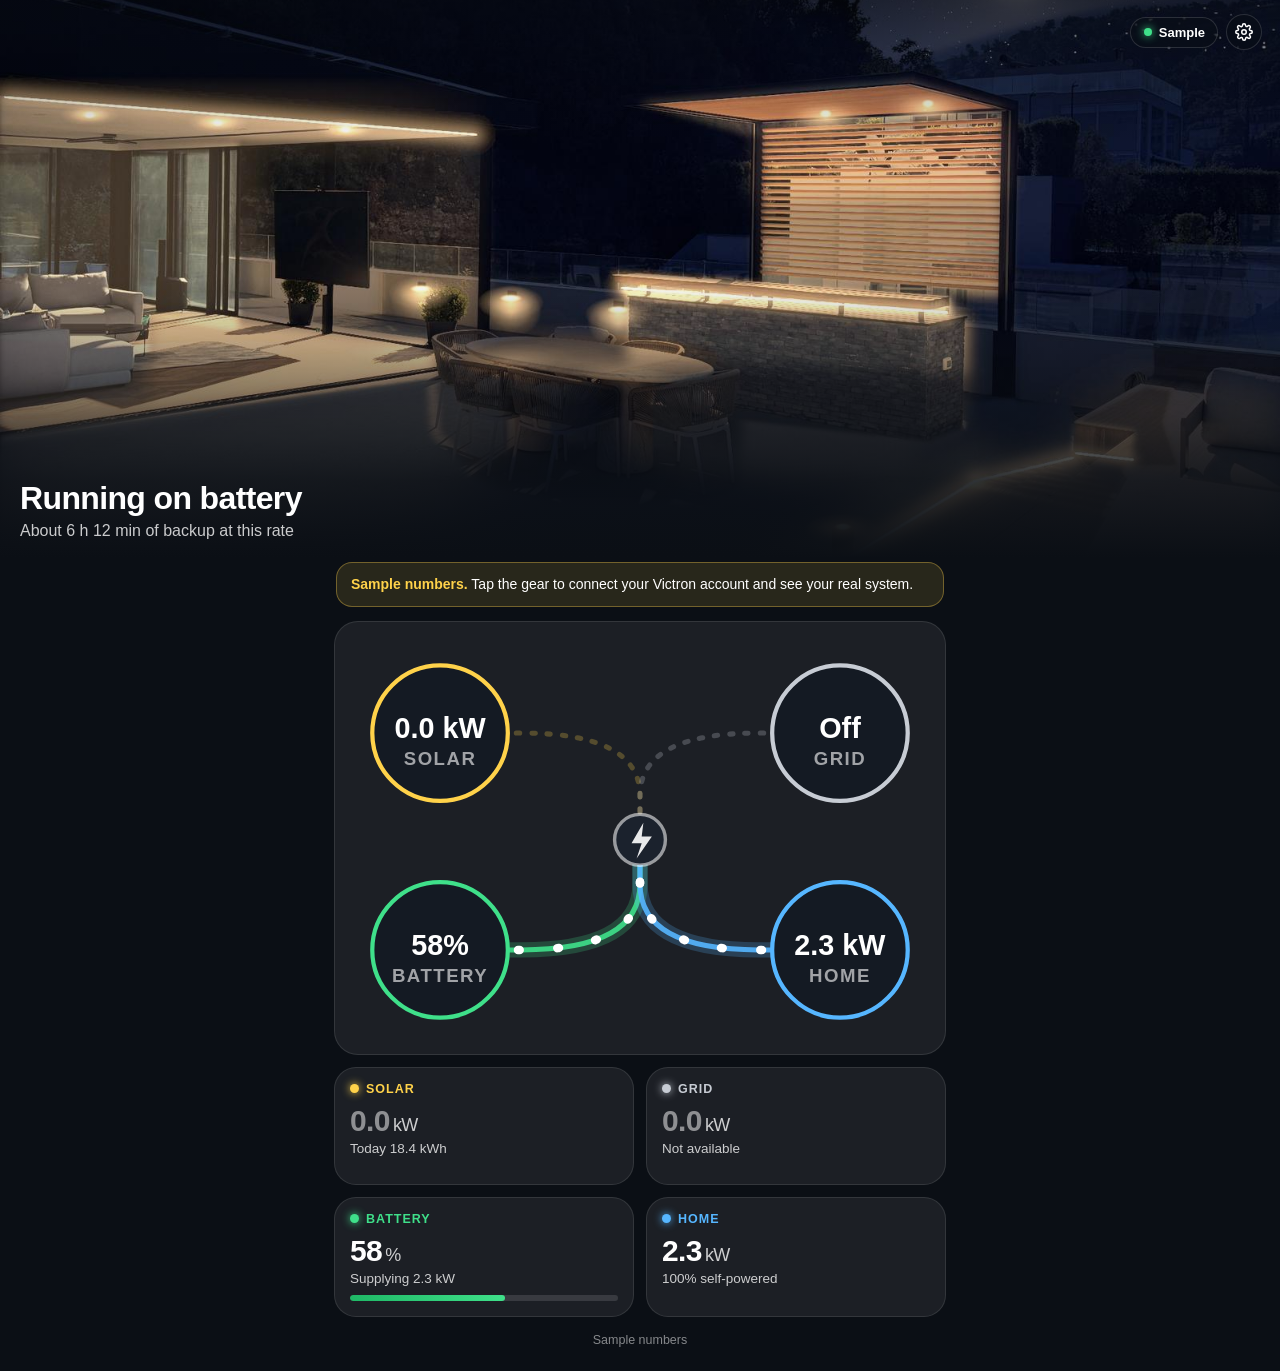
==== solar/index.html @ dd955ab6 "Add Solar Home iPhone dashboard (live Victron data via VRM) Co-Authored-By: Claude Opus 5.5 <noreply" ====
<!doctype html>
<html lang="en">
<head>
<meta charset="utf-8">
<meta name="viewport" content="width=device-width, initial-scale=1, viewport-fit=cover">
<meta name="theme-color" content="#0b0f15">
<meta name="apple-mobile-web-app-capable" content="yes">
<meta name="mobile-web-app-capable" content="yes">
<meta name="apple-mobile-web-app-status-bar-style" content="black-translucent">
<meta name="apple-mobile-web-app-title" content="Solar">
<meta name="robots" content="noindex,nofollow">
<link rel="apple-touch-icon" href="img/icon-180.png">
<link rel="manifest" href="manifest.json">
<title>Solar Home</title>
<style>
:root{--ink:#fff;--ink-2:rgba(255,255,255,.78);--ink-3:rgba(255,255,255,.5);
  --solar:#ffd24a;--batt:#3fe08a;--home:#56b6ff;--grid:#c7ccd4;--gen:#ff9f43;
  --bg:#0b0f15;--card:rgba(255,255,255,.07);--line:rgba(255,255,255,.1);
  --font:-apple-system,BlinkMacSystemFont,"SF Pro Display","Helvetica Neue",Arial,sans-serif;
  --st:env(safe-area-inset-top,0px);--sb:env(safe-area-inset-bottom,0px)}
*{box-sizing:border-box;margin:0;padding:0;-webkit-tap-highlight-color:transparent}
html{background:var(--bg)}
body{font-family:var(--font);color:var(--ink);background:var(--bg);-webkit-font-smoothing:antialiased;min-height:100vh;overflow-x:hidden}
button{font:inherit;color:inherit;background:none;border:0;cursor:pointer}
/* hero photo, re-lit for the time of day */
.hero{position:relative;height:min(62vh,560px);min-height:400px;overflow:hidden}
.hero img{position:absolute;inset:0;width:100%;height:100%;object-fit:cover;object-position:36% 50%;transition:opacity 2.5s linear}
.hero::after{content:"";position:absolute;inset:0;pointer-events:none;
  background:linear-gradient(180deg,rgba(6,9,14,.55) 0,rgba(6,9,14,0) 26%,rgba(6,9,14,0) 50%,rgba(11,15,21,.85) 86%,var(--bg) 100%)}
#rain{position:absolute;inset:0;opacity:0;transition:opacity 3s;pointer-events:none;z-index:1;
  background:repeating-linear-gradient(104deg,rgba(255,255,255,0) 0 14px,rgba(220,230,255,.22) 14px 15px,rgba(255,255,255,0) 15px 31px);background-size:100% 120px;animation:fall .6s linear infinite}
@keyframes fall{to{background-position:-30px 120px}}
.top{position:absolute;z-index:2;left:0;right:0;top:0;padding:calc(var(--st) + 14px) 18px 0;display:flex;align-items:flex-start;justify-content:space-between;text-shadow:0 1px 10px rgba(0,0,0,.45)}
.wx .loc{font-size:15px;font-weight:600;letter-spacing:.01em;color:var(--ink-2)}
.wx .row{display:flex;align-items:center;gap:8px;margin-top:2px}
.wx .t{font-size:46px;font-weight:300;letter-spacing:-.02em;line-height:1}
.wx svg{width:38px;height:38px;overflow:visible;filter:drop-shadow(0 2px 8px rgba(0,0,0,.35))}
.wx .c{font-size:14px;font-weight:500;color:var(--ink-2);margin-top:3px}
.right{display:flex;gap:8px;align-items:center}
.pill{display:flex;align-items:center;gap:7px;padding:7px 12px 7px 13px;border-radius:20px;background:rgba(10,14,20,.45);border:1px solid rgba(255,255,255,.14);
  -webkit-backdrop-filter:blur(14px);backdrop-filter:blur(14px);font-size:13px;font-weight:600;text-shadow:none}
.pill i{width:8px;height:8px;border-radius:50%;background:#8a919c}
.pill i.live{background:var(--batt);box-shadow:0 0 8px var(--batt)} .pill i.err{background:#ff8a3c}
.gear{width:36px;height:36px;border-radius:50%;display:grid;place-items:center;background:rgba(10,14,20,.45);border:1px solid rgba(255,255,255,.14);-webkit-backdrop-filter:blur(14px);backdrop-filter:blur(14px)}
.gear svg{width:18px;height:18px;stroke:#fff;fill:none;stroke-width:2;stroke-linecap:round;stroke-linejoin:round}
.head{position:absolute;z-index:2;left:20px;right:20px;bottom:18px}
.head h1{font-size:32px;font-weight:700;letter-spacing:-.02em;line-height:1.1}
.head p{font-size:16px;font-weight:500;color:var(--ink-2);margin-top:6px}
main{padding:0 14px calc(var(--sb) + 24px);max-width:640px;margin:0 auto}
.banner{display:none;margin:4px 2px 14px;padding:12px 14px;border-radius:16px;background:rgba(255,210,74,.12);border:1px solid rgba(255,210,74,.35);font-size:14px;line-height:1.35}
.banner b{color:var(--solar)} .banner.on{display:block}
/* power flow */
.flow{position:relative;border-radius:24px;background:var(--card);border:1px solid var(--line);padding:6px 0 2px;margin-bottom:12px}
.flow svg{display:block;width:100%;height:auto}
.fl-base{fill:none;stroke-width:3;stroke-linecap:round;opacity:.9}
.fl-glow{fill:none;stroke-width:9;stroke-linecap:round;opacity:.22}
.fl-dots{fill:none;stroke:#fff;stroke-width:5;stroke-linecap:round;stroke-dasharray:1 22;animation:run 1.4s linear infinite}
.fl.rev .fl-dots{animation-direction:reverse}
.fl.off .fl-dots,.fl.off .fl-glow{display:none} .fl.off .fl-base{opacity:.25;stroke-dasharray:2 7}
@keyframes run{to{stroke-dashoffset:-23}}
.nd circle.ring{fill:#141a23;stroke-width:2.5}
.nd text{fill:#fff;font-family:var(--font);text-anchor:middle}
.nd .v{font-size:17px;font-weight:700} .nd .l{font-size:11px;font-weight:600;letter-spacing:.08em;fill:rgba(255,255,255,.6)}
/* tiles */
.tiles{display:grid;grid-template-columns:1fr 1fr;gap:12px}
.tile{border-radius:22px;background:var(--card);border:1px solid var(--line);padding:14px 15px 15px;min-height:118px}
.tile .lab{display:flex;align-items:center;gap:7px;font-size:12.5px;font-weight:700;letter-spacing:.08em}
.tile .lab i{width:9px;height:9px;border-radius:50%;background:currentColor;box-shadow:0 0 8px currentColor}
.tile .val{font-size:30px;font-weight:700;letter-spacing:-.02em;margin-top:8px;font-variant-numeric:tabular-nums}
.tile .val small{font-size:18px;font-weight:500;color:var(--ink-2);margin-left:3px}
.tile .sub{font-size:13.5px;font-weight:500;color:var(--ink-2);margin-top:3px}
.tile.idle .val{color:var(--ink-3)}
#t-solar .lab{color:var(--solar)} #t-grid .lab{color:var(--grid)} #t-batt .lab{color:var(--batt)} #t-home .lab{color:var(--home)}
.bar{height:6px;border-radius:3px;background:rgba(255,255,255,.12);margin-top:9px;overflow:hidden}
.bar b{display:block;height:100%;border-radius:3px;background:linear-gradient(90deg,#1fb866,#3fe08a);transition:width 1s}
.foot{text-align:center;font-size:12.5px;color:var(--ink-3);margin-top:16px}
/* settings sheet */
.sheet{position:fixed;inset:0;z-index:10;display:none;background:rgba(0,0,0,.5)}
.sheet.on{display:block}
.panel{position:absolute;left:0;right:0;bottom:0;background:#151a22;border-radius:24px 24px 0 0;padding:22px 20px calc(var(--sb) + 22px);max-width:640px;margin:0 auto;border-top:1px solid var(--line)}
.panel h2{font-size:21px;font-weight:700}
.panel p{font-size:14px;color:var(--ink-2);line-height:1.4;margin:6px 0 14px}
.panel label{display:block;font-size:13px;font-weight:600;color:var(--ink-2);margin:12px 0 6px}
.panel input{width:100%;font:inherit;font-size:16px;color:#fff;background:#0d1117;border:1px solid rgba(255,255,255,.16);border-radius:12px;padding:12px 13px;-webkit-appearance:none}
.btns{display:flex;gap:10px;margin-top:18px}
.btn{flex:1;padding:14px;border-radius:14px;font-size:16px;font-weight:600;background:rgba(255,255,255,.1)}
.btn.pri{background:var(--batt);color:#06210f}
.err{color:#ff9d6b;font-size:13.5px;margin-top:10px;min-height:18px}
</style>
</head>
<body>
<section class="hero">
  <img id="fA" alt=""><img id="fB" alt="" style="opacity:0"><img id="fC" alt="" style="opacity:0">
  <div id="rain"></div>
  <div class="top">
    <div class="wx" id="wx" style="visibility:hidden"><div class="loc">Yarze</div><div class="row"><div class="t" id="wxT">--°</div><span id="wxI"></span></div><div class="c" id="wxC"></div></div>
    <div class="right"><div class="pill"><i id="dot"></i><span id="stt">Connecting…</span></div>
      <button class="gear" id="gear" aria-label="Settings"><svg viewBox="0 0 24 24"><circle cx="12" cy="12" r="3"/><path d="M19.4 15a1.7 1.7 0 0 0 .3 1.8l.1.1a2 2 0 1 1-2.8 2.8l-.1-.1a1.7 1.7 0 0 0-1.8-.3 1.7 1.7 0 0 0-1 1.5V21a2 2 0 1 1-4 0v-.1a1.7 1.7 0 0 0-1.1-1.5 1.7 1.7 0 0 0-1.8.3l-.1.1a2 2 0 1 1-2.8-2.8l.1-.1a1.7 1.7 0 0 0 .3-1.8 1.7 1.7 0 0 0-1.5-1H3a2 2 0 1 1 0-4h.1a1.7 1.7 0 0 0 1.5-1.1 1.7 1.7 0 0 0-.3-1.8l-.1-.1a2 2 0 1 1 2.8-2.8l.1.1a1.7 1.7 0 0 0 1.8.3H9a1.7 1.7 0 0 0 1-1.5V3a2 2 0 1 1 4 0v.1a1.7 1.7 0 0 0 1 1.5 1.7 1.7 0 0 0 1.8-.3l.1-.1a2 2 0 1 1 2.8 2.8l-.1.1a1.7 1.7 0 0 0-.3 1.8V9a1.7 1.7 0 0 0 1.5 1H21a2 2 0 1 1 0 4h-.1a1.7 1.7 0 0 0-1.5 1z"/></svg></button></div>
  </div>
  <div class="head"><h1 id="headT">&nbsp;</h1><p id="headS">&nbsp;</p></div>
</section>
<main>
  <div class="banner" id="banner"><b>Sample numbers.</b> Tap the gear to connect your Victron account and see your real system.</div>
  <div class="flow"><svg id="fsvg" viewBox="0 0 360 250"></svg></div>
  <div class="tiles">
    <div class="tile" id="t-solar"><div class="lab"><i></i>SOLAR</div><div class="val" id="v-solar">–</div><div class="sub" id="s-solar">&nbsp;</div></div>
    <div class="tile" id="t-grid"><div class="lab"><i></i><span id="gridName">GRID</span></div><div class="val" id="v-grid">–</div><div class="sub" id="s-grid">&nbsp;</div></div>
    <div class="tile" id="t-batt"><div class="lab"><i></i>BATTERY</div><div class="val" id="v-batt">–</div><div class="sub" id="s-batt">&nbsp;</div><div class="bar"><b id="bbar" style="width:0"></b></div></div>
    <div class="tile" id="t-home"><div class="lab"><i></i>HOME</div><div class="val" id="v-home">–</div><div class="sub" id="s-home">&nbsp;</div></div>
  </div>
  <div class="foot" id="foot">&nbsp;</div>
</main>
<div class="sheet" id="sheet"><div class="panel">
  <h2>Connect your Victron</h2>
  <p>Uses your VRM account so this works at home and away. Your access key is kept only on this phone.</p>
  <label for="iEmail">VRM email</label><input id="iEmail" type="email" autocomplete="username" autocapitalize="off" spellcheck="false">
  <label for="iTok">VRM access key</label><input id="iTok" type="password" autocomplete="off" autocapitalize="off" spellcheck="false" placeholder="Paste the key from VRM">
  <label for="iPid">Installation ID (VRM Portal ID)</label><input id="iPid" autocapitalize="off" spellcheck="false">
  <div class="err" id="iErr"></div>
  <div class="btns"><button class="btn" id="bCancel">Cancel</button><button class="btn pri" id="bSave">Connect</button></div>
</div></div>
<script src="mqtt.min.js"></script>
<script>
(function(){
'use strict';
var $=function(id){return document.getElementById(id)};
var q=new URLSearchParams(location.search);
function ls(k,v){try{if(v===undefined)return localStorage.getItem(k)||'';if(v===null)localStorage.removeItem(k);else localStorage.setItem(k,v)}catch(e){return ''}}
var CFG={email:ls('vrm_email'),token:ls('vrm_token'),portal:ls('vrm_portal')||'c0619ab55707'};

var LAT=33.8414, LON=35.5509;
function sunPos(d){ // NOAA approximation; returns {az, el} in degrees (az from north, clockwise)
  var rad=Math.PI/180, jd=d.getTime()/86400000+2440587.5, n=jd-2451545.0;
  var L=(280.46+0.9856474*n)%360, g=((357.528+0.9856003*n)%360)*rad;
  var lam=(L+1.915*Math.sin(g)+0.020*Math.sin(2*g))*rad, eps=(23.439-0.0000004*n)*rad;
  var ra=Math.atan2(Math.cos(eps)*Math.sin(lam),Math.cos(lam)), dec=Math.asin(Math.sin(eps)*Math.sin(lam));
  var gmst=(18.697374558+24.06570982441908*n)%24, lst=(gmst*15+LON)*rad, ha=lst-ra, la=LAT*rad;
  var el=Math.asin(Math.sin(la)*Math.sin(dec)+Math.cos(la)*Math.cos(dec)*Math.cos(ha));
  var az=Math.atan2(-Math.sin(ha),Math.tan(dec)*Math.cos(la)-Math.sin(la)*Math.cos(ha));
  return {az:(az/rad+360)%360, el:el/rad};
}
function crossing(day,target,rising){ // minute of the day the sun passes `target` elevation
  var b=new Date(day);b.setHours(0,0,0,0);var prev=sunPos(b).el,t;
  for(var m=2;m<=1440;m+=2){t=new Date(b.getTime()+m*60000);var e=sunPos(t).el;
    if(rising?(prev<target&&e>=target):(prev>target&&e<=target))return m;prev=e}
  return rising?360:1020;
}
var DAYCACHE={};
function anchors(now){var k=now.toDateString();if(DAYCACHE[k])return DAYCACHE[k];
  var r=crossing(now,-0.83,true), st=crossing(now,-0.83,false), L=st-r;
  var a=[[r-75,'night'],[r-28,'dawn'],[r,'sunrise'],[r+.15*L,'morning'],[r+.35*L,'latemorning'],[r+.5*L,'noon'],
         [r+.65*L,'afternoon'],[r+.85*L,'golden'],[st,'sunset'],[st+28,'dusk'],[st+75,'night']];
  return DAYCACHE[k]=a;}

var WX={cloud:0,rain:0,code:0,temp:null,ok:false};
function overrides(){if(q.get('cloud'))WX.cloud=+q.get('cloud');if(q.get('rain'))WX.rain=+q.get('rain')}
function now(){var d=new Date();var t=q.get('t');if(t){var p=t.split(':');d.setHours(+p[0],+(p[1]||0),0,0)}return d}
function setImg(id,n,op){var e=$(id),src=n?'img/'+n+'.jpg':null;if(src&&e.getAttribute('src')!==src)e.setAttribute('src',src);var o=String(Math.round(op*100)/100);if(e.style.opacity!==o)e.style.opacity=o}
function setScene(){
  overrides();
  var d=now(),m=d.getHours()*60+d.getMinutes(),a=anchors(d),fa='night',fb='night',w=0;
  if(m>a[0][0]&&m<a[a.length-1][0])for(var i=0;i<a.length-1;i++)if(m>=a[i][0]&&m<a[i+1][0]){fa=a[i][1];fb=a[i+1][1];w=(m-a[i][0])/(a[i+1][0]-a[i][0]);break}
  w=w*w*(3-2*w);
  var sp=sunPos(d),ovc=Math.max(0,Math.min(1,(WX.cloud/100-.45)/.45));if(WX.rain>0)ovc=Math.max(ovc,.9);
  setImg('fA',fa,1);setImg('fB',fb,fb===fa?0:w);
  if(sp.el>6)setImg('fC',WX.rain>0?'rainy':'overcast',ovc*Math.min(1,(sp.el-6)/6));else setImg('fC',null,0);
  $('rain').style.opacity=WX.rain>0?'.8':'0';
}
var WXN={0:'Clear',1:'Mainly clear',2:'Partly cloudy',3:'Overcast',45:'Fog',48:'Fog',51:'Drizzle',53:'Drizzle',55:'Drizzle',56:'Freezing drizzle',57:'Freezing drizzle',
  61:'Light rain',63:'Rain',65:'Heavy rain',66:'Freezing rain',67:'Freezing rain',71:'Snow',73:'Snow',75:'Heavy snow',77:'Snow',80:'Showers',81:'Showers',82:'Heavy showers',85:'Snow showers',86:'Snow showers',95:'Thunderstorm',96:'Thunderstorm',99:'Thunderstorm'};
function fetchWeather(){
  if(CFG.demo&&!q.has('wx'))return;
  var x=new XMLHttpRequest();
  x.open('GET','https://api.open-meteo.com/v1/forecast?latitude='+LAT+'&longitude='+LON+'&current=temperature_2m,cloud_cover,precipitation,rain,showers,weather_code,is_day&hourly=temperature_2m,weather_code,is_day,precipitation_probability&daily=temperature_2m_max,temperature_2m_min,sunrise,sunset&forecast_days=2&timezone=auto');
  x.timeout=15000;
  x.onload=function(){try{var J=JSON.parse(x.responseText),c=J.current;WX.hourly=J.hourly;WX.daily=J.daily;
    WX.cloud=c.cloud_cover||0;WX.rain=(c.precipitation||0)+(c.rain||0)+(c.showers||0);WX.code=c.weather_code;WX.temp=c.temperature_2m;WX.ok=true;
    if([61,63,65,66,67,80,81,82,95,96,99].indexOf(WX.code)>=0)WX.rain=Math.max(WX.rain,.5);
    setScene();tick();renderWx()}catch(e){LOG('weather '+e)}};
  x.onerror=function(){LOG('weather offline')};
  x.send();
}

var CLOUDP='M6.5 19h11a4.5 4.5 0 0 0 .6-8.96A6.5 6.5 0 0 0 5.6 11.6 3.75 3.75 0 0 0 6.5 19z';
function ic(code,day){
  var sun='<g fill="#ffd23f"><circle cx="12" cy="12" r="4.6"/>'+[0,45,90,135,180,225,270,315].map(function(a){var r=a*Math.PI/180;return '<rect x="11.2" y="1.4" width="1.6" height="3.4" rx=".8" transform="rotate('+a+' 12 12)"/>'}).join('')+'</g>';
  var moon='<path fill="#f2f4f8" d="M15.8 3.2A8.6 8.6 0 1 0 20.8 16a7 7 0 0 1-5-12.8z"/>';
  var cloud='<path fill="#f4f6f9" d="'+CLOUDP+'"/>', small=function(g){return '<g transform="translate(-3.5 -4) scale(.72)">'+g+'</g>'};
  var drops='<g stroke="#5ac8fa" stroke-width="1.7" stroke-linecap="round"><path d="M8.5 21l-.9 2.2M12.5 21l-.9 2.2M16.5 21l-.9 2.2"/></g>';
  if(code===0)return day?sun:moon;
  if(code===1||code===2)return small(day?sun:moon)+'<g transform="translate(2 2) scale(.85)">'+cloud+'</g>';
  if(code===3)return '<g transform="translate(-2 -3) scale(.8)"><path fill="#c9ced6" d="'+CLOUDP+'"/></g>'+'<g transform="translate(2 1) scale(.85)">'+cloud+'</g>';
  if(code===45||code===48)return '<g stroke="#e6e9ee" stroke-width="1.8" stroke-linecap="round"><path d="M4 9h16M6 13h14M4 17h14"/></g>';
  if(code>=95)return '<g transform="translate(0 -3)">'+cloud+'</g><path fill="#ffd23f" d="M12.5 15.5l-3 4.6h2.6l-1.2 3.7 4-5.3h-2.6l1.4-3z"/>';
  if((code>=71&&code<=77)||code===85||code===86)return '<g transform="translate(0 -3)">'+cloud+'</g><g fill="#fff"><circle cx="8.5" cy="21" r="1.1"/><circle cx="12.5" cy="22" r="1.1"/><circle cx="16.5" cy="21" r="1.1"/></g>';
  return '<g transform="translate(0 -3)">'+cloud+'</g>'+drops;
}

function renderWx(){if(!WX.ok)return;var sp=sunPos(now()),day=WX.isDay!=null?WX.isDay:sp.el>-.83,cur=WX.code||0;
  $('wx').style.visibility='visible';$('wxT').textContent=Math.round(WX.temp)+'°';
  $('wxI').innerHTML='<svg viewBox="0 0 24 24">'+ic(cur,day)+'</svg>';
  var cn=WXN[cur]||'';if(cur===0)cn=day?'Sunny':'Clear';var Dd=WX.daily;
  $('wxC').textContent=cn+(Dd?'  ·  H:'+Math.round(Dd.temperature_2m_max[0])+'° L:'+Math.round(Dd.temperature_2m_min[0])+'°':'')}
function tick(){}
function LOG(m){try{console.log(m)}catch(e){}}

/* ================= power-flow diagram ================= */
var NS='http://www.w3.org/2000/svg',svg=$('fsvg'),HUB=[180,125];
var NODES={solar:[62,62,'var(--solar)','SOLAR'],grid:[298,62,'var(--grid)','GRID'],batt:[62,190,'var(--batt)','BATTERY'],home:[298,190,'var(--home)','HOME']};
var FL={};
function el(n,a,p){var e=document.createElementNS(NS,n);for(var k in a)e.setAttribute(k,a[k]);(p||svg).appendChild(e);return e}
(function(){
  for(var k in NODES){var n=NODES[k],g=el('g',{'class':'fl off'});
    var d='M'+n[0]+' '+n[1]+' L'+(n[0]<HUB[0]?HUB[0]-70:HUB[0]+70)+' '+n[1]+' Q'+HUB[0]+' '+n[1]+' '+HUB[0]+' '+(n[1]<HUB[1]?HUB[1]-26:HUB[1]+26)+' L'+HUB[0]+' '+HUB[1];
    ['fl-glow','fl-base','fl-dots'].forEach(function(c){var p=el('path',{d:d,'class':c},g);if(c!=='fl-dots')p.style.stroke=n[2]});
    FL[k]={g:g,st:'',col:n[2]}}
  el('circle',{cx:HUB[0],cy:HUB[1],r:15,fill:'#1b222d',stroke:'rgba(255,255,255,.55)','stroke-width':2});
  el('path',{d:'M182 115 l-7 12 h6 l-3 9 9-13 h-6 z',fill:'#fff',opacity:.9});
  for(var k2 in NODES){var n2=NODES[k2],g2=el('g',{'class':'nd'});
    var c=el('circle',{'class':'ring',cx:n2[0],cy:n2[1],r:40},g2);c.style.stroke=n2[2];NODES[k2].ring=c;
    NODES[k2].v=el('text',{'class':'v',x:n2[0],y:n2[1]+3},g2);NODES[k2].l=el('text',{'class':'l',x:n2[0],y:n2[1]+19},g2);NODES[k2].l.textContent=n2[3]}
})();
function setFlow(k,w,out,max){var f=FL[k],a=Math.abs(w||0),on=a>=40,dur=on?Math.round(Math.max(.6,2-1.4*Math.min(a/(max||5000),1))*4)/4:0,st=on+'|'+out+'|'+dur;
  if(st===f.st)return;f.st=st;f.g.classList.toggle('off',!on);f.g.classList.toggle('rev',!!out);if(on)f.g.lastChild.style.animationDuration=dur+'s'}
function setCol(k,c){var f=FL[k];if(f.col===c)return;f.col=c;f.g.childNodes[0].style.stroke=c;f.g.childNodes[1].style.stroke=c;NODES[k].ring.style.stroke=c}
function nv(k,t){if(NODES[k].v.textContent!==t)NODES[k].v.textContent=t}
function txt(id,v,html){var e=$(id);if(html){if(e.__v!==v){e.__v=v;e.innerHTML=v}}else if(e.textContent!==v)e.textContent=v}

/* ================= state + render ================= */
var S={pvDc:0,pvAc:0,soc:null,bp:0,ttg:null,load:{},grid:{},gen:{},src:null,yield:{},seen:0},GEN=false;
function sum(o){var t=0,n=0;for(var k in o){if(o[k]!=null){t+=o[k];n++}}return n?t:null}
function kw(w){return w==null?'–':(Math.abs(w)/1000).toFixed(1)}
function kwv(w){return w==null?'–':kw(w)+'<small>kW</small>'}
function fmtDur(s){if(s==null||!isFinite(s)||s<=0)return null;var h=Math.floor(s/3600),m=Math.round(s%3600/60);return h>48?null:(h?h+' h '+m+' min':m+' min')}
function render(){
  var pv=(S.pvDc||0)+(S.pvAc||0),load=sum(S.load),grid=sum(S.grid),gen=sum(S.gen);
  GEN=(S.src===2)||(gen!=null&&Math.abs(gen)>50&&!(grid&&Math.abs(grid)>50));
  var ext=GEN?gen:grid,bp=S.bp||0,y=sum(S.yield),gridOff=S.src===240&&!GEN;
  txt('v-solar',kwv(pv),1);txt('s-solar','Today '+(y==null?'–':y.toFixed(1)+' kWh'));$('t-solar').classList.toggle('idle',pv<40);
  txt('gridName',GEN?'GENERATOR':'GRID');$('t-grid').querySelector('.lab').style.color=GEN?'var(--gen)':'var(--grid)';NODES.grid.l.textContent=GEN?'GENERATOR':'GRID';
  txt('v-grid',gridOff?'0.0<small>kW</small>':kwv(ext),1);
  txt('s-grid',gridOff?'Not available':ext==null?' ':ext>40?'Supplying power':ext<-40?'Exporting':(GEN?'Off':'Idle'));$('t-grid').classList.toggle('idle',!(ext>40||ext<-40));
  txt('v-batt',S.soc==null?'–':Math.round(S.soc)+'<small>%</small>',1);$('bbar').style.width=(S.soc||0)+'%';
  txt('s-batt',bp>40?'Charging · '+kw(bp)+' kW':bp<-40?'Supplying '+kw(-bp)+' kW':(S.soc>=99?'Full':'Standing by'));
  var self=load&&load>0?Math.max(0,Math.min(100,Math.round((1-Math.max(0,ext||0)/load)*100))):null;
  txt('v-home',kwv(load),1);txt('s-home',self==null?' ':self+'% self-powered');
  var t,s2,imp=Math.max(0,ext||0),dis=Math.max(0,-bp),top=Math.max(pv,dis,imp);
  if(top<80){t=gridOff?'Grid is off':'Standing by';s2=gridOff?'Your home is backed up':' '}
  else if(top===pv){t='Running on solar';s2=imp>40?(GEN?'The generator is topping up the home':'The grid is topping up the home'):bp>40?'Extra sunshine is charging the battery':dis>40?'The battery is helping out':'Your home is self-powered'}
  else if(top===dis){t='Running on battery';s2=pv>80?'Solar is helping'+(imp>40?', with a little from the '+(GEN?'generator':'grid'):''):fmtDur(S.ttg)?'About '+fmtDur(S.ttg)+' of backup at this rate':(imp>40?'The '+(GEN?'generator':'grid')+' is helping out':'Your home is self-powered')}
  else {t=GEN?'Generator running':'Running on grid';s2=bp>40?'Also charging the battery':pv>80?'Solar is covering part of the load':' '}
  txt('headT',t);txt('headS',s2||' ');
  nv('solar',kw(pv)+' kW');nv('grid',gridOff?'Off':kw(ext)+' kW');nv('batt',S.soc==null?'–':Math.round(S.soc)+'%');nv('home',kw(load)+' kW');
  setCol('grid',GEN?'var(--gen)':'var(--grid)');
  setFlow('solar',pv,false,6000);setFlow('grid',ext,ext<0,5000);setFlow('batt',bp,bp>0,5000);setFlow('home',load,true,6000);
}
var ST={cls:'',txt:''};
function status(cls,t){ST={cls:cls,txt:t};$('dot').className=cls;txt('stt',t)}
setInterval(function(){if(!S.seen)return;var s=Math.round((Date.now()-S.seen)/1000);txt('foot',DEMO?'Sample numbers':'Updated '+(s<3?'just now':s<90?s+' s ago':Math.round(s/60)+' min ago'))},1000);

/* ================= live data via Victron VRM (MQTT over secure websocket) ================= */
var client=null,kaTimer=0,stTimer=0,DEMO=false,demoT=0,retry=0;
function num(s){try{var v=JSON.parse(s).value;return typeof v==='number'?v:null}catch(e){return null}}
function ingest(t,s){var p=t.split('/').slice(2).join('/'),v=num(s),m;
  if(p==='system/0/Dc/Pv/Power')S.pvDc=v;
  else if(/^system\/0\/Ac\/PvOn(?:Output|Grid|Genset)\/L\d\/Power$/.test(p)){S.pvAcP=S.pvAcP||{};S.pvAcP[p]=v;S.pvAc=sum(S.pvAcP)||0}
  else if(p==='system/0/Dc/Battery/Soc')S.soc=v;
  else if(p==='system/0/Dc/Battery/Power')S.bp=v;
  else if(p==='system/0/Dc/Battery/TimeToGo')S.ttg=v;
  else if((m=p.match(/^system\/0\/Ac\/Consumption\/(L\d)\/Power$/)))S.load[m[1]]=v;
  else if((m=p.match(/^system\/0\/Ac\/Grid\/(L\d)\/Power$/)))S.grid[m[1]]=v;
  else if((m=p.match(/^system\/0\/Ac\/Genset\/(L\d)\/Power$/)))S.gen[m[1]]=v;
  else if(p==='system/0/Ac/ActiveIn/Source')S.src=v;
  else if((m=p.match(/^solarcharger\/(\d+)\/History\/Daily\/0\/Yield$/)))S.yield[m[1]]=v;
  else return;
  S.seen=Date.now();if(!rq)rq=setTimeout(function(){rq=0;render()},700)}
var rq=0;
function broker(pid){var s=0;for(var i=0;i<pid.length;i++)s+=pid.charCodeAt(i);return 'webmqtt'+(s%128)+'.victronenergy.com'}
function stopDemo(){DEMO=false;clearInterval(demoT);$('banner').classList.remove('on')}
function connect(){
  if(!CFG.email||!CFG.token||!CFG.portal){demo();return}
  if(typeof mqtt==='undefined'){status('err','Offline');return}
  stopDemo();
  if(client){try{client.end(true)}catch(e){}}
  clearInterval(kaTimer);clearInterval(stTimer);
  status('','Connecting…');
  var pid=CFG.portal,c=mqtt.connect('wss://'+broker(pid)+':443/mqtt',{username:CFG.email,password:'Token '+CFG.token,
    clientId:'iphone_'+Math.random().toString(16).slice(2,10),keepalive:30,reconnectPeriod:0,connectTimeout:10000,protocolVersion:4});
  client=c;
  c.on('connect',function(){retry=0;status('','Waiting for data…');
    ['system/0/Dc/#','system/0/Ac/#','solarcharger/+/History/Daily/0/Yield'].forEach(function(t){c.subscribe('N/'+pid+'/'+t)});
    var n=0;function k(){if(client===c)c.publish('R/'+pid+'/keepalive',(n++%10===0)?'':'{"keepalive-options":["suppress-republish"]}')}
    k();kaTimer=setInterval(k,30000);
    stTimer=setInterval(function(){var age=(Date.now()-S.seen)/1000;if(client!==c)return;
      if(S.seen&&age<45)status('live','Live');else status('err',S.seen?'Waiting for data…':'Waiting for your system…')},3000)});
  c.on('message',function(t,p){if(client===c)ingest(t,p.toString())});
  function lost(e){if(client!==c)return;client=null;clearInterval(kaTimer);clearInterval(stTimer);try{c.end(true)}catch(x){}
    var msg=e&&e.message||'';
    if(/auth|Not authorized|Bad user/i.test(msg)){status('err','Sign-in failed');$('iErr').textContent='VRM did not accept the email or key. Check them and try again.';openSheet();return}
    retry++;status('err','Reconnecting…');setTimeout(connect,Math.min(30000,2000*retry))}
  c.on('error',lost);c.on('close',function(){lost()});
}
function demo(){
  DEMO=true;status('live','Sample');$('banner').classList.add('on');var t=0;clearInterval(demoT);
  function step(){t++;var sp=sunPos(now()),day=sp.el>2,pv=day?4300+600*Math.sin(t/7):0,load=1900+400*Math.sin(t/5+1),bp=pv-load;
    S.pvDc=pv;S.load={L1:load};S.soc=day?76:58;S.bp=bp;S.ttg=bp<0?6.2*3600:null;S.src=240;S.grid={L1:0};S.gen={};S.yield={0:18.4};S.seen=Date.now();render()}
  step();demoT=setInterval(step,2000);
}
document.addEventListener('visibilitychange',function(){if(document.visibilityState==='visible'){setScene();fetchWeather();if(!DEMO&&!client)connect()}});

/* ================= settings ================= */
function openSheet(){$('iEmail').value=CFG.email;$('iTok').value=CFG.token;$('iPid').value=CFG.portal;$('sheet').classList.add('on')}
function closeSheet(){$('sheet').classList.remove('on');$('iErr').textContent=''}
$('gear').onclick=openSheet;$('banner').onclick=openSheet;$('bCancel').onclick=closeSheet;
$('sheet').onclick=function(e){if(e.target===$('sheet'))closeSheet()};
$('bSave').onclick=function(){var em=$('iEmail').value.trim(),tk=$('iTok').value.trim().replace(/^Token\s+/i,''),pid=$('iPid').value.trim().toLowerCase();
  if(!em||!tk||!pid){$('iErr').textContent='Please fill in all three.';return}
  CFG={email:em,token:tk,portal:pid};ls('vrm_email',em);ls('vrm_token',tk);ls('vrm_portal',pid);closeSheet();S.seen=0;connect()};

setScene();setInterval(setScene,60000);fetchWeather();setInterval(fetchWeather,15*60000);setInterval(renderWx,60000);
render();connect();
})();
</script>
</body>
</html>
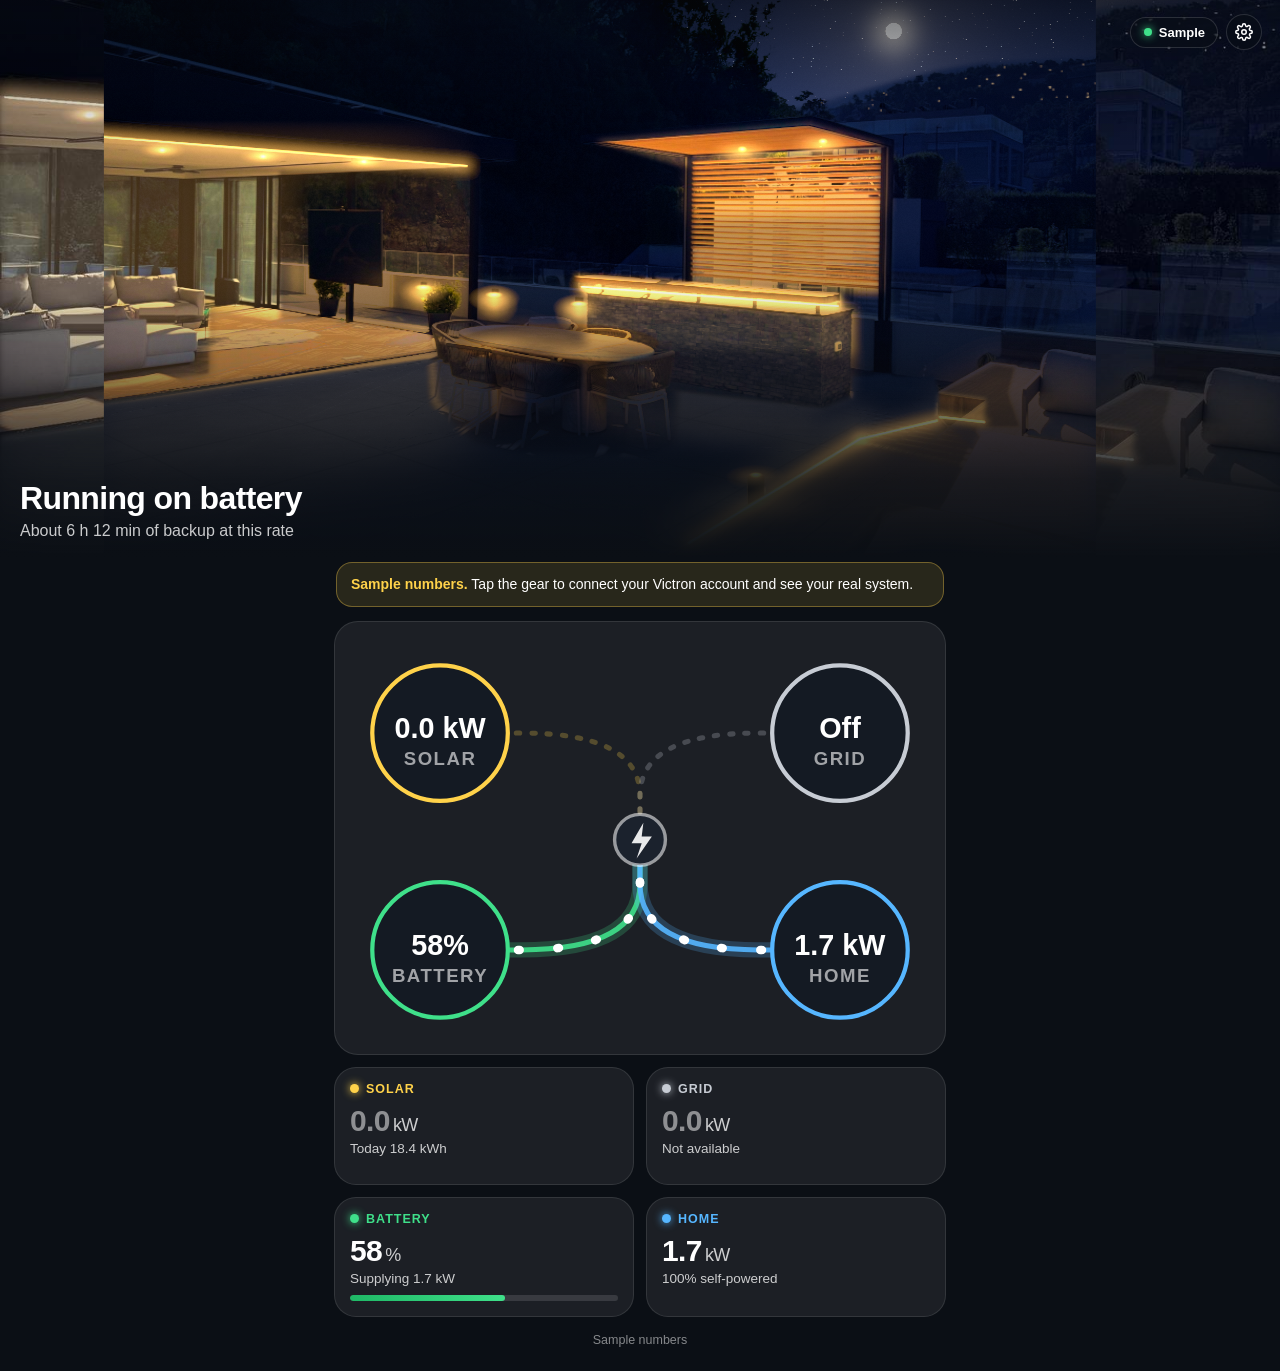
==== commit 4f2f1953: "Live terrace scene on the phone and desktop pages The photo now moves like a live wallpaper: sun-dri" ====
--- a/solar/index.html
+++ b/solar/index.html
@@ -27,6 +27,9 @@
 .hero img{position:absolute;inset:0;width:100%;height:100%;object-fit:cover;object-position:36% 50%;transition:opacity 2.5s linear}
 .hero::after{content:"";position:absolute;inset:0;pointer-events:none;
   background:linear-gradient(180deg,rgba(6,9,14,.55) 0,rgba(6,9,14,0) 26%,rgba(6,9,14,0) 50%,rgba(11,15,21,.85) 86%,var(--bg) 100%)}
+#gl{position:absolute;top:0;left:36%;height:100%;aspect-ratio:16/9;transform:translateX(-36%);opacity:0;transition:opacity 1.5s ease}
+.live #gl{opacity:1}
+.live #rain{display:none}
 #rain{position:absolute;inset:0;opacity:0;transition:opacity 3s;pointer-events:none;z-index:1;
   background:repeating-linear-gradient(104deg,rgba(255,255,255,0) 0 14px,rgba(220,230,255,.22) 14px 15px,rgba(255,255,255,0) 15px 31px);background-size:100% 120px;animation:fall .6s linear infinite}
 @keyframes fall{to{background-position:-30px 120px}}
@@ -90,7 +93,7 @@
 </head>
 <body>
 <section class="hero">
-  <img id="fA" alt=""><img id="fB" alt="" style="opacity:0"><img id="fC" alt="" style="opacity:0">
+  <img id="fA" alt=""><img id="fB" alt="" style="opacity:0"><img id="fC" alt="" style="opacity:0"><canvas id="gl" width="1280" height="720"></canvas>
   <div id="rain"></div>
   <div class="top">
     <div class="wx" id="wx" style="visibility:hidden"><div class="loc">Yarze</div><div class="row"><div class="t" id="wxT">--°</div><span id="wxI"></span></div><div class="c" id="wxC"></div></div>
@@ -120,6 +123,7 @@
   <div class="btns"><button class="btn" id="bCancel">Cancel</button><button class="btn pri" id="bSave">Connect</button></div>
 </div></div>
 <script src="mqtt.min.js"></script>
+<script src="engine.js"></script>
 <script>
 (function(){
 'use strict';
@@ -158,6 +162,7 @@
 function setImg(id,n,op){var e=$(id),src=n?'img/'+n+'.jpg':null;if(src&&e.getAttribute('src')!==src)e.setAttribute('src',src);var o=String(Math.round(op*100)/100);if(e.style.opacity!==o)e.style.opacity=o}
 function setScene(){
   overrides();
+  if(SCN&&!SCN.failed)SCN.setWeather(WX);
   var d=now(),m=d.getHours()*60+d.getMinutes(),a=anchors(d),fa='night',fb='night',w=0;
   if(m>a[0][0]&&m<a[a.length-1][0])for(var i=0;i<a.length-1;i++)if(m>=a[i][0]&&m<a[i+1][0]){fa=a[i][1];fb=a[i+1][1];w=(m-a[i][0])/(a[i+1][0]-a[i][0]);break}
   w=w*w*(3-2*w);
@@ -318,7 +323,19 @@
   CFG={email:em,token:tk,portal:pid};ls('vrm_email',em);ls('vrm_token',tk);ls('vrm_portal',pid);closeSheet();S.seen=0;connect()};
 
 setScene();setInterval(setScene,60000);fetchWeather();setInterval(fetchWeather,15*60000);setInterval(renderWx,60000);
-render();connect();
+
+/* ================= the live scene (falls back to the still photos where the phone will not draw it, e.g. in Lockdown Mode) ================= */
+var SCN=null;
+function startScene(){
+  if(!window.SolarScene||q.has('static'))return;
+  try{var im=new Image(),hero=document.querySelector('.hero');
+    SCN=SolarScene({canvas:$('gl'),plate:im,style:'cinematic',maxWidth:1280,fps:30,now:now,
+      onReady:function(){hero.classList.add('live')},
+      onFail:function(){hero.classList.remove('live');SCN=null;setScene()}});
+    SCN.setWeather(WX);im.src='img/plate-1920.jpg';
+  }catch(e){SCN=null}
+}
+startScene();render();connect();
 })();
 </script>
 </body>
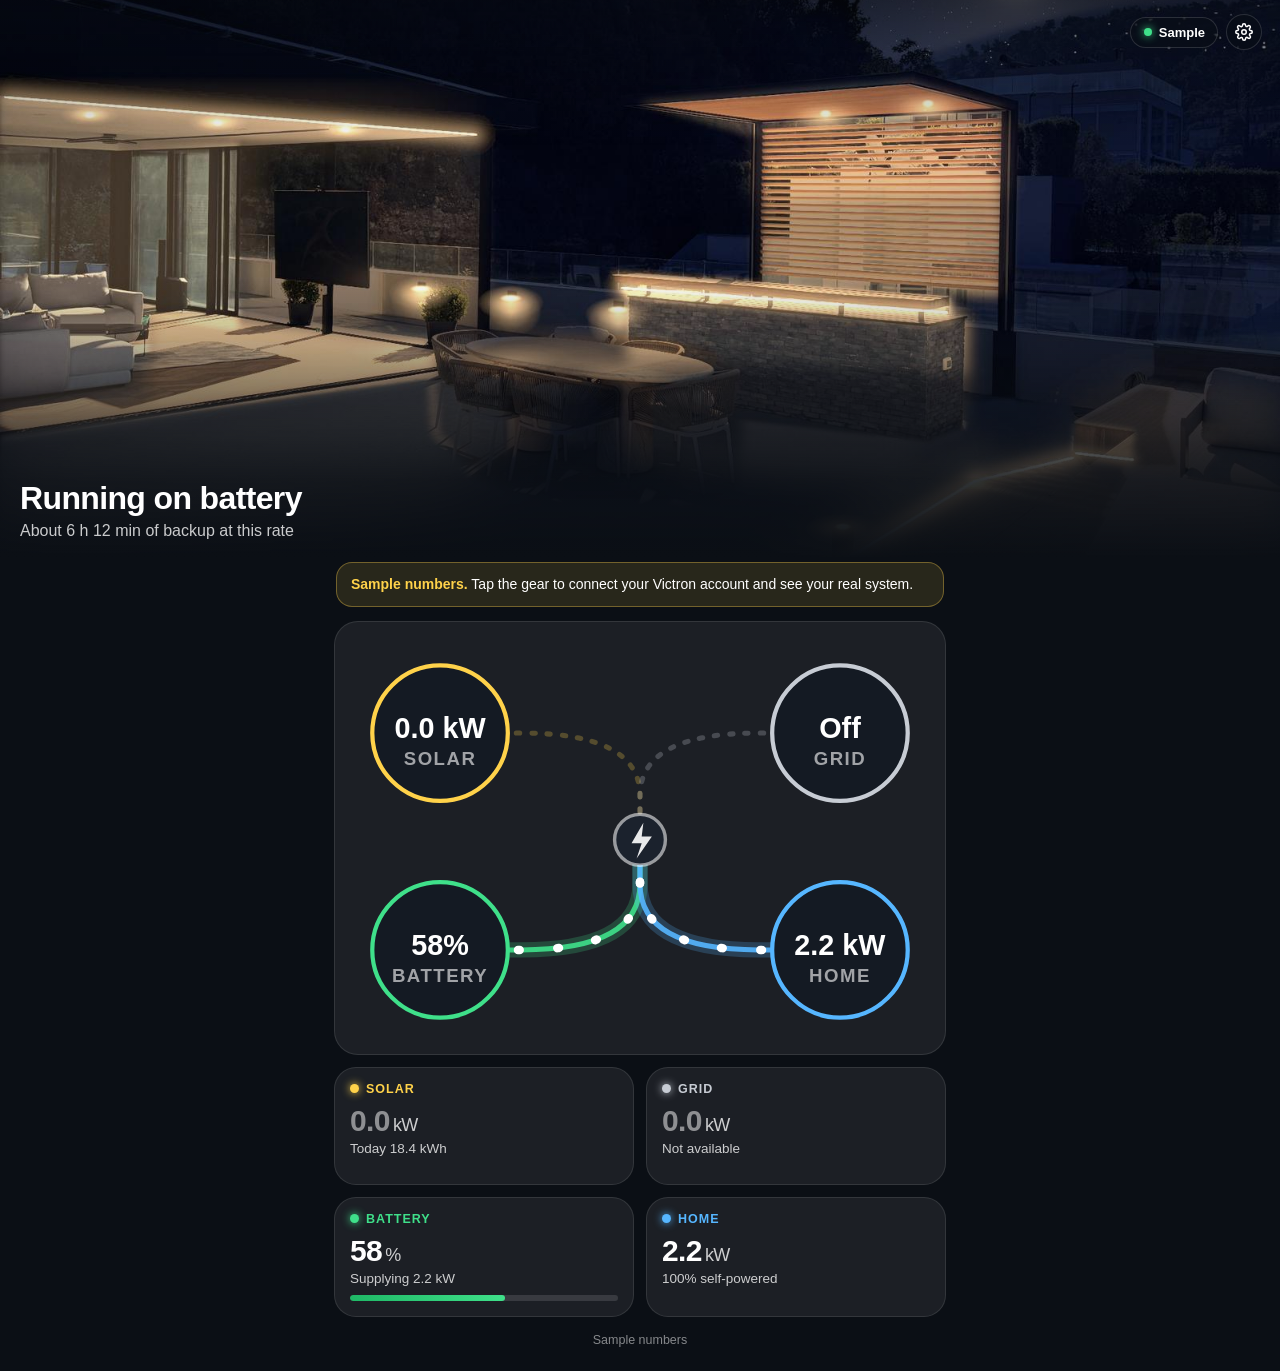
==== commit 98dee84d: "Live scene: adapt faster on slower screens, fall back sooner when there is no graphics chip Co-Autho" ====
--- a/solar/index.html
+++ b/solar/index.html
@@ -123,7 +123,7 @@
   <div class="btns"><button class="btn" id="bCancel">Cancel</button><button class="btn pri" id="bSave">Connect</button></div>
 </div></div>
 <script src="mqtt.min.js"></script>
-<script src="engine.js"></script>
+<script src="engine.js?v=2"></script>
 <script>
 (function(){
 'use strict';
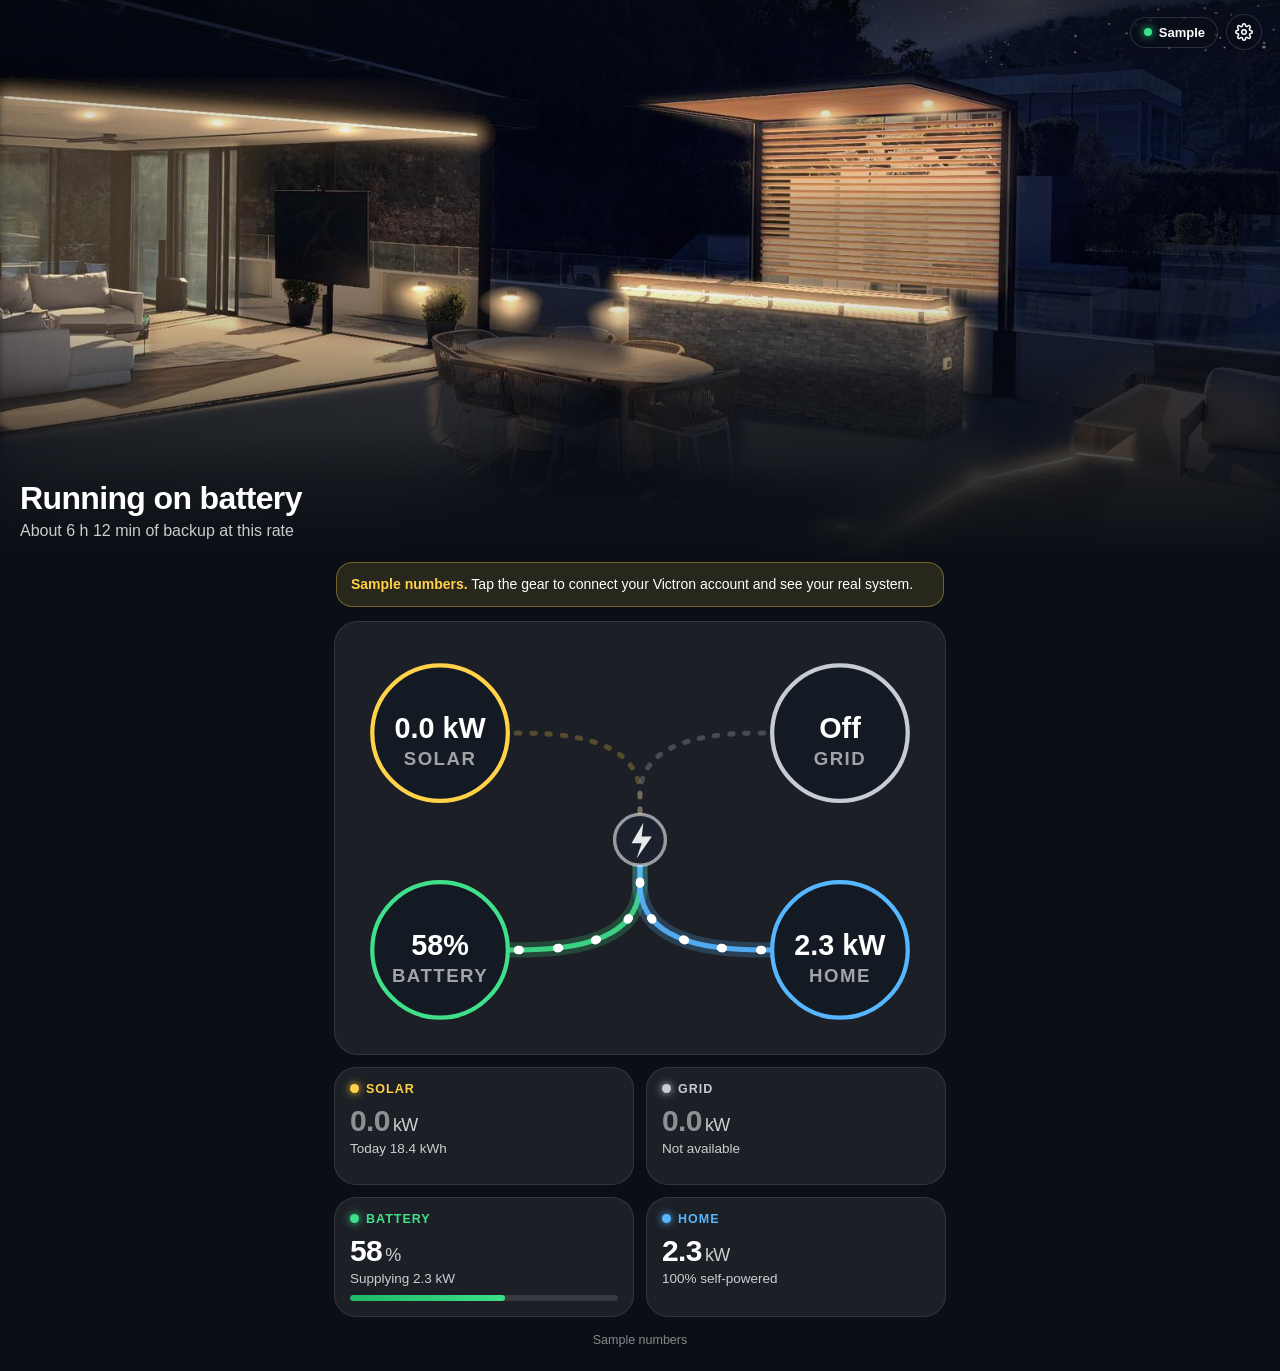
==== commit a6fd77ca: "Live scene: retry when the page returns to the front, quicker fallback Co-Authored-By: Claude Fable " ====
--- a/solar/index.html
+++ b/solar/index.html
@@ -123,7 +123,7 @@
   <div class="btns"><button class="btn" id="bCancel">Cancel</button><button class="btn pri" id="bSave">Connect</button></div>
 </div></div>
 <script src="mqtt.min.js"></script>
-<script src="engine.js?v=2"></script>
+<script src="engine.js?v=4"></script>
 <script>
 (function(){
 'use strict';
@@ -331,7 +331,7 @@
   try{var im=new Image(),hero=document.querySelector('.hero');
     SCN=SolarScene({canvas:$('gl'),plate:im,style:'cinematic',maxWidth:1280,fps:30,now:now,
       onReady:function(){hero.classList.add('live')},
-      onFail:function(){hero.classList.remove('live');SCN=null;setScene()}});
+      onFail:function(){hero.classList.remove('live');setScene()}});
     SCN.setWeather(WX);im.src='img/plate-1920.jpg';
   }catch(e){SCN=null}
 }
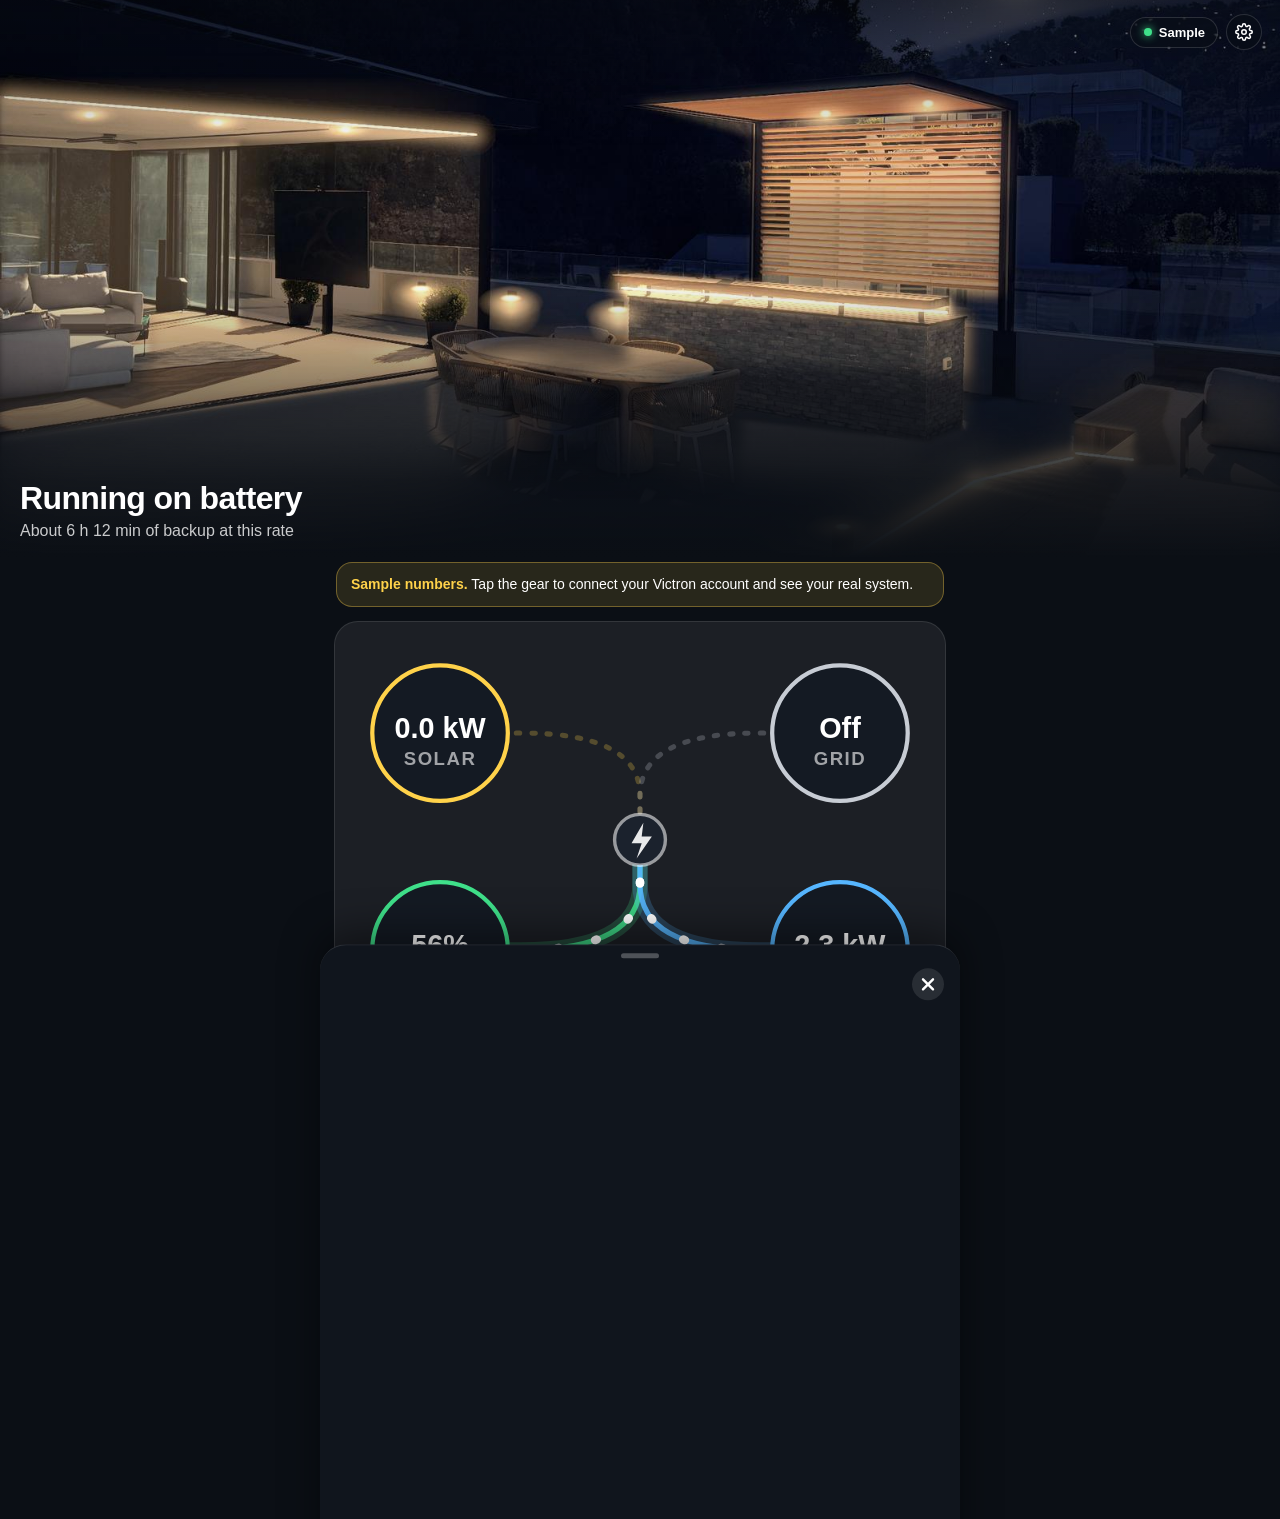
==== commit d3a408ad: "Solar: tap any box for details, and an energy history dashboard - Solar, Grid, Battery and Home open" ====
--- a/solar/index.html
+++ b/solar/index.html
@@ -11,6 +11,7 @@
 <meta name="robots" content="noindex,nofollow">
 <link rel="apple-touch-icon" href="img/icon-180.png">
 <link rel="manifest" href="manifest.json">
+<link rel="stylesheet" href="more.css?v=1">
 <title>Solar Home</title>
 <style>
 :root{--ink:#fff;--ink-2:rgba(255,255,255,.78);--ink-3:rgba(255,255,255,.5);
@@ -106,11 +107,12 @@
   <div class="banner" id="banner"><b>Sample numbers.</b> Tap the gear to connect your Victron account and see your real system.</div>
   <div class="flow"><svg id="fsvg" viewBox="0 0 360 250"></svg></div>
   <div class="tiles">
-    <div class="tile" id="t-solar"><div class="lab"><i></i>SOLAR</div><div class="val" id="v-solar">–</div><div class="sub" id="s-solar">&nbsp;</div></div>
-    <div class="tile" id="t-grid"><div class="lab"><i></i><span id="gridName">GRID</span></div><div class="val" id="v-grid">–</div><div class="sub" id="s-grid">&nbsp;</div></div>
-    <div class="tile" id="t-batt"><div class="lab"><i></i>BATTERY</div><div class="val" id="v-batt">–</div><div class="sub" id="s-batt">&nbsp;</div><div class="bar"><b id="bbar" style="width:0"></b></div></div>
-    <div class="tile" id="t-home"><div class="lab"><i></i>HOME</div><div class="val" id="v-home">–</div><div class="sub" id="s-home">&nbsp;</div></div>
+    <div class="tile" id="t-solar" data-open="solar" role="button" tabindex="0"><div class="lab"><i></i>SOLAR</div><div class="val" id="v-solar">–</div><div class="sub" id="s-solar">&nbsp;</div></div>
+    <div class="tile" id="t-grid" data-open="grid" role="button" tabindex="0"><div class="lab"><i></i><span id="gridName">GRID</span></div><div class="val" id="v-grid">–</div><div class="sub" id="s-grid">&nbsp;</div></div>
+    <div class="tile" id="t-batt" data-open="batt" role="button" tabindex="0"><div class="lab"><i></i>BATTERY</div><div class="val" id="v-batt">–</div><div class="sub" id="s-batt">&nbsp;</div><div class="bar"><b id="bbar" style="width:0"></b></div></div>
+    <div class="tile" id="t-home" data-open="home" role="button" tabindex="0"><div class="lab"><i></i>HOME</div><div class="val" id="v-home">–</div><div class="sub" id="s-home">&nbsp;</div></div>
   </div>
+  <div id="hcard"></div>
   <div class="foot" id="foot">&nbsp;</div>
 </main>
 <div class="sheet" id="sheet"><div class="panel">
@@ -221,7 +223,7 @@
     FL[k]={g:g,st:'',col:n[2]}}
   el('circle',{cx:HUB[0],cy:HUB[1],r:15,fill:'#1b222d',stroke:'rgba(255,255,255,.55)','stroke-width':2});
   el('path',{d:'M182 115 l-7 12 h6 l-3 9 9-13 h-6 z',fill:'#fff',opacity:.9});
-  for(var k2 in NODES){var n2=NODES[k2],g2=el('g',{'class':'nd'});
+  for(var k2 in NODES){var n2=NODES[k2],g2=el('g',{'class':'nd','data-open':k2});
     var c=el('circle',{'class':'ring',cx:n2[0],cy:n2[1],r:40},g2);c.style.stroke=n2[2];NODES[k2].ring=c;
     NODES[k2].v=el('text',{'class':'v',x:n2[0],y:n2[1]+3},g2);NODES[k2].l=el('text',{'class':'l',x:n2[0],y:n2[1]+19},g2);NODES[k2].l.textContent=n2[3]}
 })();
@@ -232,7 +234,7 @@
 function txt(id,v,html){var e=$(id);if(html){if(e.__v!==v){e.__v=v;e.innerHTML=v}}else if(e.textContent!==v)e.textContent=v}
 
 /* ================= state + render ================= */
-var S={pvDc:0,pvAc:0,soc:null,bp:0,ttg:null,load:{},grid:{},gen:{},src:null,yield:{},seen:0},GEN=false;
+var S={pvDc:0,pvAc:0,soc:null,bp:0,ttg:null,load:{},grid:{},gen:{},src:null,yield:{},seen:0},GEN=false,T={},HOOKS=[];
 function sum(o){var t=0,n=0;for(var k in o){if(o[k]!=null){t+=o[k];n++}}return n?t:null}
 function kw(w){return w==null?'–':(Math.abs(w)/1000).toFixed(1)}
 function kwv(w){return w==null?'–':kw(w)+'<small>kW</small>'}
@@ -258,15 +260,19 @@
   nv('solar',kw(pv)+' kW');nv('grid',gridOff?'Off':kw(ext)+' kW');nv('batt',S.soc==null?'–':Math.round(S.soc)+'%');nv('home',kw(load)+' kW');
   setCol('grid',GEN?'var(--gen)':'var(--grid)');
   setFlow('solar',pv,false,6000);setFlow('grid',ext,ext<0,5000);setFlow('batt',bp,bp>0,5000);setFlow('home',load,true,6000);
-}
+  API.live={pv:pv,load:load,grid:ext,bp:bp,soc:S.soc,ttg:S.ttg,gridOff:gridOff,gen:GEN,yieldToday:y,src:S.src};
+  HOOKS.forEach(function(f){try{f()}catch(e){LOG('hook '+e)}});
+}
+var API=window.SOLAR={T:T,S:S,live:{},hooks:HOOKS,cfg:function(){return CFG},isDemo:function(){return DEMO},
+  now:now,sunPos:sunPos,crossing:crossing,WX:WX,LAT:LAT,LON:LON,openSettings:function(){openSheet()}};
 var ST={cls:'',txt:''};
 function status(cls,t){ST={cls:cls,txt:t};$('dot').className=cls;txt('stt',t)}
 setInterval(function(){if(!S.seen)return;var s=Math.round((Date.now()-S.seen)/1000);txt('foot',DEMO?'Sample numbers':'Updated '+(s<3?'just now':s<90?s+' s ago':Math.round(s/60)+' min ago'))},1000);
 
 /* ================= live data via Victron VRM (MQTT over secure websocket) ================= */
 var client=null,kaTimer=0,stTimer=0,DEMO=false,demoT=0,retry=0;
-function num(s){try{var v=JSON.parse(s).value;return typeof v==='number'?v:null}catch(e){return null}}
-function ingest(t,s){var p=t.split('/').slice(2).join('/'),v=num(s),m;
+function val(s){try{var v=JSON.parse(s).value;return v===undefined?null:v}catch(e){return null}}
+function ingest(t,s){var p=t.split('/').slice(2).join('/'),v=val(s),m;T[p]=v;if(typeof v!=='number')v=null;
   if(p==='system/0/Dc/Pv/Power')S.pvDc=v;
   else if(/^system\/0\/Ac\/PvOn(?:Output|Grid|Genset)\/L\d\/Power$/.test(p)){S.pvAcP=S.pvAcP||{};S.pvAcP[p]=v;S.pvAc=sum(S.pvAcP)||0}
   else if(p==='system/0/Dc/Battery/Soc')S.soc=v;
@@ -277,7 +283,6 @@
   else if((m=p.match(/^system\/0\/Ac\/Genset\/(L\d)\/Power$/)))S.gen[m[1]]=v;
   else if(p==='system/0/Ac/ActiveIn/Source')S.src=v;
   else if((m=p.match(/^solarcharger\/(\d+)\/History\/Daily\/0\/Yield$/)))S.yield[m[1]]=v;
-  else return;
   S.seen=Date.now();if(!rq)rq=setTimeout(function(){rq=0;render()},700)}
 var rq=0;
 function broker(pid){var s=0;for(var i=0;i<pid.length;i++)s+=pid.charCodeAt(i);return 'webmqtt'+(s%128)+'.victronenergy.com'}
@@ -293,7 +298,14 @@
     clientId:'iphone_'+Math.random().toString(16).slice(2,10),keepalive:30,reconnectPeriod:0,connectTimeout:10000,protocolVersion:4});
   client=c;
   c.on('connect',function(){retry=0;status('','Waiting for data…');
-    ['system/0/Dc/#','system/0/Ac/#','solarcharger/+/History/Daily/0/Yield'].forEach(function(t){c.subscribe('N/'+pid+'/'+t)});
+    ['system/0/#','solarcharger/+/Yield/#','solarcharger/+/Pv/#','solarcharger/+/State','solarcharger/+/CustomName','solarcharger/+/ProductName',
+     'solarcharger/+/History/Daily/+/Yield','solarcharger/+/History/Daily/+/MaxPower','solarcharger/+/Dc/0/#',
+     'pvinverter/+/Ac/Power','pvinverter/+/Ac/Energy/Forward','pvinverter/+/CustomName','pvinverter/+/ProductName',
+     'vebus/+/Ac/ActiveIn/#','vebus/+/Ac/Out/#','vebus/+/State','vebus/+/Mode','vebus/+/ProductName','vebus/+/CustomName',
+     'grid/+/Ac/#','grid/+/ProductName','grid/+/CustomName',
+     'battery/+/Soh','battery/+/Capacity','battery/+/InstalledCapacity','battery/+/ConsumedAmphours','battery/+/System/#','battery/+/History/#',
+     'battery/+/ProductName','battery/+/CustomName','battery/+/Dc/0/#','battery/+/Info/#',
+     'settings/0/Settings/CGwacs/#'].forEach(function(t){c.subscribe('N/'+pid+'/'+t)});
     var n=0;function k(){if(client===c)c.publish('R/'+pid+'/keepalive',(n++%10===0)?'':'{"keepalive-options":["suppress-republish"]}')}
     k();kaTimer=setInterval(k,30000);
     stTimer=setInterval(function(){var age=(Date.now()-S.seen)/1000;if(client!==c)return;
@@ -305,10 +317,26 @@
     retry++;status('err','Reconnecting…');setTimeout(connect,Math.min(30000,2000*retry))}
   c.on('error',lost);c.on('close',function(){lost()});
 }
+function demoDetail(pv,load,bp,soc){var v=52.4+soc*.035,set=function(k,x){T[k]=x};
+  set('solarcharger/278/ProductName','SmartSolar Charger MPPT 250/100');set('solarcharger/278/CustomName','Roof east');
+  set('solarcharger/279/ProductName','SmartSolar Charger MPPT 250/100');set('solarcharger/279/CustomName','Roof west');
+  set('solarcharger/278/Yield/Power',pv*.56);set('solarcharger/279/Yield/Power',pv*.44);set('solarcharger/278/Pv/V',pv>0?168.2:0);set('solarcharger/279/Pv/V',pv>0?161.7:0);
+  set('solarcharger/278/State',pv>0?3:0);set('solarcharger/279/State',pv>0?3:0);set('solarcharger/278/Yield/User',7412.3);set('solarcharger/279/Yield/User',5980.6);
+  var Y=API.sampleDays||[18.4,24.1,26.3,21.0,9.6,25.8,27.2,26.9,19.4,12.1,24.8,26.0,27.5,23.3,25.1,26.6,17.9,8.2,14.6,25.5,27.9,28.1,26.2,24.7,22.9,27.0,28.4,25.9,26.8,24.0,27.6];
+  Y.forEach(function(y,d){set('solarcharger/278/History/Daily/'+d+'/Yield',y*.56);set('solarcharger/279/History/Daily/'+d+'/Yield',y*.44);
+    set('solarcharger/278/History/Daily/'+d+'/MaxPower',y*170);set('solarcharger/279/History/Daily/'+d+'/MaxPower',y*135)});
+  set('system/0/Dc/Battery/Voltage',v);set('system/0/Dc/Battery/Current',bp/v);set('system/0/Dc/Battery/Temperature',24.5);set('system/0/Dc/Battery/Soc',soc);
+  set('battery/512/ProductName','Lithium battery bank');set('battery/512/Soh',98);set('battery/512/InstalledCapacity',400);set('battery/512/History/ChargeCycles',312);
+  set('battery/512/System/MinCellVoltage',3.281);set('battery/512/System/MaxCellVoltage',3.296);
+  set('settings/0/Settings/CGwacs/BatteryLife/MinimumSocLimit',20);
+  set('vebus/276/ProductName','Quattro 48/10000');set('vebus/276/Ac/ActiveIn/L1/V',0);set('vebus/276/Ac/ActiveIn/L1/F',0);set('vebus/276/Ac/ActiveIn/CurrentLimit',50);
+  set('vebus/276/Ac/Out/L1/V',230.1);set('vebus/276/Ac/Out/L1/F',50.0);set('vebus/276/State',9);
+  set('system/0/Ac/ConsumptionOnOutput/L1/Power',load*.82);set('system/0/Ac/ConsumptionOnInput/L1/Power',load*.18);
+}
 function demo(){
   DEMO=true;status('live','Sample');$('banner').classList.add('on');var t=0;clearInterval(demoT);
   function step(){t++;var sp=sunPos(now()),day=sp.el>2,pv=day?4300+600*Math.sin(t/7):0,load=1900+400*Math.sin(t/5+1),bp=pv-load;
-    S.pvDc=pv;S.load={L1:load};S.soc=day?76:58;S.bp=bp;S.ttg=bp<0?6.2*3600:null;S.src=240;S.grid={L1:0};S.gen={};S.yield={0:18.4};S.seen=Date.now();render()}
+    S.pvDc=pv;S.load={L1:load};S.soc=API.sampleSoc!=null?Math.round(API.sampleSoc):day?76:58;S.bp=bp;S.ttg=bp<0?6.2*3600:null;S.src=240;S.grid={L1:0};S.gen={};S.yield={0:API.sampleDays?API.sampleDays[0]:18.4};S.seen=Date.now();demoDetail(pv,load,bp,S.soc);render()}
   step();demoT=setInterval(step,2000);
 }
 document.addEventListener('visibilitychange',function(){if(document.visibilityState==='visible'){setScene();fetchWeather();if(!DEMO&&!client)connect()}});
@@ -338,5 +366,6 @@
 startScene();render();connect();
 })();
 </script>
+<script src="more.js?v=1"></script>
 </body>
 </html>
--- a/solar/more.css
+++ b/solar/more.css
@@ -0,0 +1,133 @@
+/* Solar Home: detail sheets and the energy history dashboard */
+:root{--exp:#b58cff;--gridc:#9aa3ae;--sheet:#10151d}
+.tile,#hcard .hc,.nd{cursor:pointer}
+.tile{position:relative;transition:transform .16s ease,background .2s}
+.tile:active,#hcard .hc:active{transform:scale(.97);background:rgba(255,255,255,.11)}
+.tile::after{content:"";position:absolute;right:14px;top:16px;width:7px;height:7px;border-right:2px solid rgba(255,255,255,.32);border-top:2px solid rgba(255,255,255,.32);transform:rotate(45deg)}
+.nd:active circle.ring{fill:#1d2531}
+html.lock,html.lock body{overflow:hidden}
+
+/* main-page history card */
+#hcard .hc{margin-top:12px;border-radius:22px;background:linear-gradient(135deg,rgba(255,210,74,.10),rgba(86,182,255,.08) 60%,rgba(63,224,138,.07));border:1px solid var(--line);padding:15px 15px 13px;transition:transform .16s ease}
+#hcard .hc-h{display:flex;align-items:center;justify-content:space-between}
+#hcard .hc-h b{font-size:17px;font-weight:700;letter-spacing:-.01em}
+#hcard .hc-h span{font-size:13px;font-weight:600;color:var(--ink-3)}
+#hcard .hc-s{font-size:13.5px;color:var(--ink-2);margin-top:3px}
+#hcard .mini{display:flex;align-items:flex-end;gap:5px;height:56px;margin-top:12px}
+#hcard .mini>div{flex:1;display:flex;flex-direction:column;justify-content:flex-end}
+#hcard .mini .bx{display:flex;align-items:flex-end;gap:2px;height:42px}
+#hcard .mini .bx i{flex:1;display:block;border-radius:3px}
+#hcard .mini em{font-style:normal;font-size:10px;color:var(--ink-3);text-align:center;margin-top:3px}
+
+/* overlays */
+.ov{position:fixed;inset:0;z-index:30;background:rgba(0,0,0,0);pointer-events:none;transition:background .3s}
+.ov.on{background:rgba(0,0,0,.55);pointer-events:auto}
+.ds{position:absolute;left:0;right:0;bottom:0;max-width:640px;margin:0 auto;height:calc(100% - var(--st) - 14px);background:var(--sheet);border-radius:26px 26px 0 0;
+  transform:translateY(105%);transition:transform .38s cubic-bezier(.2,.9,.25,1);display:flex;flex-direction:column;border-top:1px solid rgba(255,255,255,.12);box-shadow:0 -12px 40px rgba(0,0,0,.45)}
+.ov.on .ds{transform:none}
+.ds.drag{transition:none}
+.ds-top{flex:none;touch-action:none}
+.grab{width:38px;height:5px;border-radius:3px;background:rgba(255,255,255,.26);margin:8px auto 0}
+.ds-h{display:flex;align-items:center;justify-content:space-between;padding:10px 16px 6px 18px}
+.ds-t{display:flex;align-items:center;gap:9px;font-size:21px;font-weight:700;letter-spacing:-.01em}
+.ds-t i{width:11px;height:11px;border-radius:50%;background:currentColor;box-shadow:0 0 10px currentColor}
+.xb{width:32px;height:32px;border-radius:50%;background:rgba(255,255,255,.1);display:grid;place-items:center}
+.xb svg{width:14px;height:14px;stroke:#fff;stroke-width:2.4;stroke-linecap:round}
+.ds-b{flex:1;overflow-y:auto;-webkit-overflow-scrolling:touch;overscroll-behavior:contain;padding:6px 14px calc(var(--sb) + 30px)}
+
+.hv{position:fixed;inset:0;z-index:31;background:var(--bg);transform:translateX(104%);transition:transform .38s cubic-bezier(.2,.9,.25,1),visibility 0s linear .38s;display:flex;flex-direction:column;visibility:hidden}
+.hv.on{transform:none;visibility:visible;transition-delay:0s}
+.hv-top{flex:none;padding:calc(var(--st) + 8px) 14px 10px;background:rgba(11,15,21,.94);-webkit-backdrop-filter:blur(18px);backdrop-filter:blur(18px);border-bottom:1px solid var(--line)}
+.hv-top .in{max-width:640px;margin:0 auto}
+.hv-row{display:flex;align-items:center;gap:10px;margin-bottom:12px}
+.hv-row h2{flex:1;font-size:22px;font-weight:700;letter-spacing:-.01em}
+.back{width:36px;height:36px;border-radius:50%;background:rgba(255,255,255,.09);display:grid;place-items:center}
+.back svg{width:18px;height:18px;stroke:#fff;fill:none;stroke-width:2.4;stroke-linecap:round;stroke-linejoin:round}
+.seg{display:flex;background:rgba(255,255,255,.08);border-radius:12px;padding:3px}
+.seg button{flex:1;padding:8px 0;border-radius:9px;font-size:14px;font-weight:600;color:var(--ink-2);transition:background .2s,color .2s}
+.seg button.on{background:rgba(255,255,255,.17);color:#fff}
+.dnav{display:flex;align-items:center;justify-content:space-between;margin-top:10px}
+.dnav b{font-size:16px;font-weight:650}
+.dnav button{width:34px;height:34px;border-radius:50%;background:rgba(255,255,255,.08);display:grid;place-items:center}
+.dnav button svg{width:16px;height:16px;stroke:#fff;fill:none;stroke-width:2.4;stroke-linecap:round;stroke-linejoin:round}
+.dnav button:disabled{opacity:.22}
+.hv-b{flex:1;overflow-y:auto;-webkit-overflow-scrolling:touch;overscroll-behavior:contain}
+.hv-b .in{max-width:640px;margin:0 auto;padding:12px 14px calc(var(--sb) + 34px)}
+
+/* cards and content */
+.cd{border-radius:22px;background:var(--card);border:1px solid var(--line);padding:15px 15px 14px;margin-bottom:12px;position:relative}
+.cd h3{font-size:12.5px;font-weight:700;letter-spacing:.08em;color:var(--ink-3);text-transform:uppercase;margin-bottom:11px;display:flex;align-items:center;justify-content:space-between;gap:8px}
+.cd h3 em{font-style:normal;letter-spacing:0;text-transform:none;font-weight:600;font-size:12.5px;color:var(--ink-3)}
+.hero2{display:flex;align-items:center;gap:16px}
+.hero2 .tx{flex:1;min-width:0}
+.big{font-size:46px;font-weight:700;letter-spacing:-.03em;font-variant-numeric:tabular-nums;line-height:1}
+.big small{font-size:22px;font-weight:500;color:var(--ink-2);margin-left:4px;letter-spacing:0}
+.lead{font-size:15px;color:var(--ink-2);margin-top:7px;line-height:1.35}
+.chip{display:inline-flex;align-items:center;gap:6px;font-size:12.5px;font-weight:650;padding:4px 10px;border-radius:20px;background:rgba(255,255,255,.09);margin-top:10px}
+.chip i{width:7px;height:7px;border-radius:50%;background:currentColor}
+.kv{display:grid;grid-template-columns:1fr 1fr;gap:13px 14px}
+.kv.k3{grid-template-columns:1fr 1fr 1fr}
+.kv div span{display:block;font-size:12px;color:var(--ink-3);font-weight:600;margin-bottom:2px}
+.kv div b{font-size:19px;font-weight:650;font-variant-numeric:tabular-nums;letter-spacing:-.01em}
+.kv div b small{font-size:13px;font-weight:500;color:var(--ink-2);margin-left:2px}
+.kv div p{font-size:12px;color:var(--ink-3);margin-top:1px}
+.rows .r{display:flex;align-items:center;gap:12px;padding:11px 0;border-top:1px solid var(--line)}
+.rows .r:first-child{border-top:0;padding-top:2px}
+.rows .r .n{flex:1;min-width:0}
+.rows .r .n b{display:block;font-size:15px;font-weight:600;white-space:nowrap;overflow:hidden;text-overflow:ellipsis}
+.rows .r .n span{font-size:12.5px;color:var(--ink-3)}
+.rows .r .v{text-align:right;font-variant-numeric:tabular-nums}
+.rows .r .v b{display:block;font-size:16px;font-weight:650}
+.rows .r .v span{font-size:12px;color:var(--ink-3)}
+.badge{display:inline-block;font-size:11.5px;font-weight:700;padding:2px 8px;border-radius:10px;background:rgba(255,255,255,.1);color:var(--ink-2);margin-top:3px}
+.mix{display:flex;height:12px;border-radius:6px;overflow:hidden;background:rgba(255,255,255,.08);gap:2px}
+.mix b{display:block;height:100%;transition:width .6s}
+.leg{display:flex;flex-wrap:wrap;gap:6px 13px;margin-top:10px;font-size:12px;color:var(--ink-2)}
+.leg span{white-space:nowrap}
+.leg i{display:inline-block;width:9px;height:9px;border-radius:3px;margin-right:5px;vertical-align:-1px}
+.note{font-size:13px;color:var(--ink-3);line-height:1.4}
+.note b{color:var(--ink-2)}
+.warn{border-radius:16px;padding:11px 13px;margin-bottom:12px;font-size:13.5px;line-height:1.4;background:rgba(255,210,74,.10);border:1px solid rgba(255,210,74,.3);color:var(--ink-2)}
+.warn b{color:var(--solar)}
+.link{display:flex;align-items:center;justify-content:center;gap:6px;width:100%;padding:14px;border-radius:16px;background:rgba(255,255,255,.08);font-size:15px;font-weight:600;margin:4px 0 12px}
+.link::after{content:"";width:7px;height:7px;border-right:2px solid currentColor;border-top:2px solid currentColor;transform:rotate(45deg);opacity:.6}
+.strip{display:flex;height:22px;border-radius:7px;overflow:hidden;background:rgba(255,255,255,.06);gap:1px}
+.strip b{flex:1}
+.strip-l{display:flex;justify-content:space-between;font-size:10.5px;color:var(--ink-3);margin-top:5px}
+.ins{display:flex;gap:12px;align-items:flex-start;padding:10px 0;border-top:1px solid var(--line)}
+.ins:first-of-type{border-top:0;padding-top:0}
+.ins .ic{flex:none;width:34px;height:34px;border-radius:11px;display:grid;place-items:center;font-size:17px}
+.ins .t b{display:block;font-size:15px;font-weight:650}
+.ins .t span{font-size:13px;color:var(--ink-2)}
+.price{display:flex;gap:8px;margin-top:10px}
+.price input{flex:1;font:inherit;font-size:16px;color:#fff;background:#0d1117;border:1px solid rgba(255,255,255,.16);border-radius:12px;padding:10px 12px;-webkit-appearance:none;min-width:0}
+.price button{padding:10px 16px;border-radius:12px;background:var(--batt);color:#06210f;font-weight:700;font-size:15px}
+.spin{display:flex;align-items:center;justify-content:center;height:150px;color:var(--ink-3);font-size:13.5px;gap:10px}
+.spin::before{content:"";width:16px;height:16px;border-radius:50%;border:2px solid rgba(255,255,255,.2);border-top-color:#fff;animation:sp .8s linear infinite}
+@keyframes sp{to{transform:rotate(360deg)}}
+
+/* charts */
+.chart{position:relative;width:100%;touch-action:pan-y;-webkit-user-select:none;user-select:none}
+.chart svg{display:block;overflow:visible}
+.chart text{font-family:var(--font);font-size:10.5px;fill:rgba(255,255,255,.45)}
+.chart .ax{stroke:rgba(255,255,255,.08);stroke-width:1}
+.chart .zero{stroke:rgba(255,255,255,.28);stroke-width:1}
+.tip{position:absolute;top:-8px;left:0;pointer-events:none;background:rgba(24,31,42,.97);border:1px solid rgba(255,255,255,.14);border-radius:12px;padding:8px 11px;
+  font-size:12.5px;line-height:1.5;white-space:nowrap;transform:translate(-50%,-100%);opacity:0;transition:opacity .12s;z-index:3;box-shadow:0 8px 24px rgba(0,0,0,.4);color:#fff}
+.tip.on{opacity:1}
+.tip b{font-size:13px}
+.tip i{display:inline-block;width:8px;height:8px;border-radius:2px;margin-right:6px;vertical-align:0}
+.tip .tr{display:flex;justify-content:space-between;gap:14px}
+.tip .tr span:last-child{font-variant-numeric:tabular-nums;font-weight:600}
+.ringwrap{position:relative;flex:none}
+.ringwrap .c{position:absolute;inset:0;display:flex;flex-direction:column;align-items:center;justify-content:center;text-align:center}
+.ringwrap .c b{font-size:26px;font-weight:700;letter-spacing:-.02em;line-height:1}
+.ringwrap .c span{font-size:11px;color:var(--ink-3);font-weight:600;margin-top:3px;line-height:1.2}
+.kpis{display:grid;grid-template-columns:1fr 1fr;gap:8px;flex:1;min-width:0}
+.kpi{border-radius:14px;background:rgba(255,255,255,.05);padding:9px 9px;min-width:0}
+.kpi span{display:flex;align-items:center;gap:5px;font-size:11px;font-weight:650;color:var(--ink-3);white-space:nowrap}
+.kpi span i{width:7px;height:7px;border-radius:50%}
+.kpi b{display:block;font-size:18px;font-weight:700;margin-top:3px;font-variant-numeric:tabular-nums;letter-spacing:-.01em}
+.kpi b small{font-size:12px;font-weight:500;color:var(--ink-2);margin-left:2px}
+.kpi p{font-size:11.5px;color:var(--ink-3);margin-top:1px}
+@media (max-width:370px){.big{font-size:40px}.kv div b{font-size:17px}.kpi b{font-size:16px}}
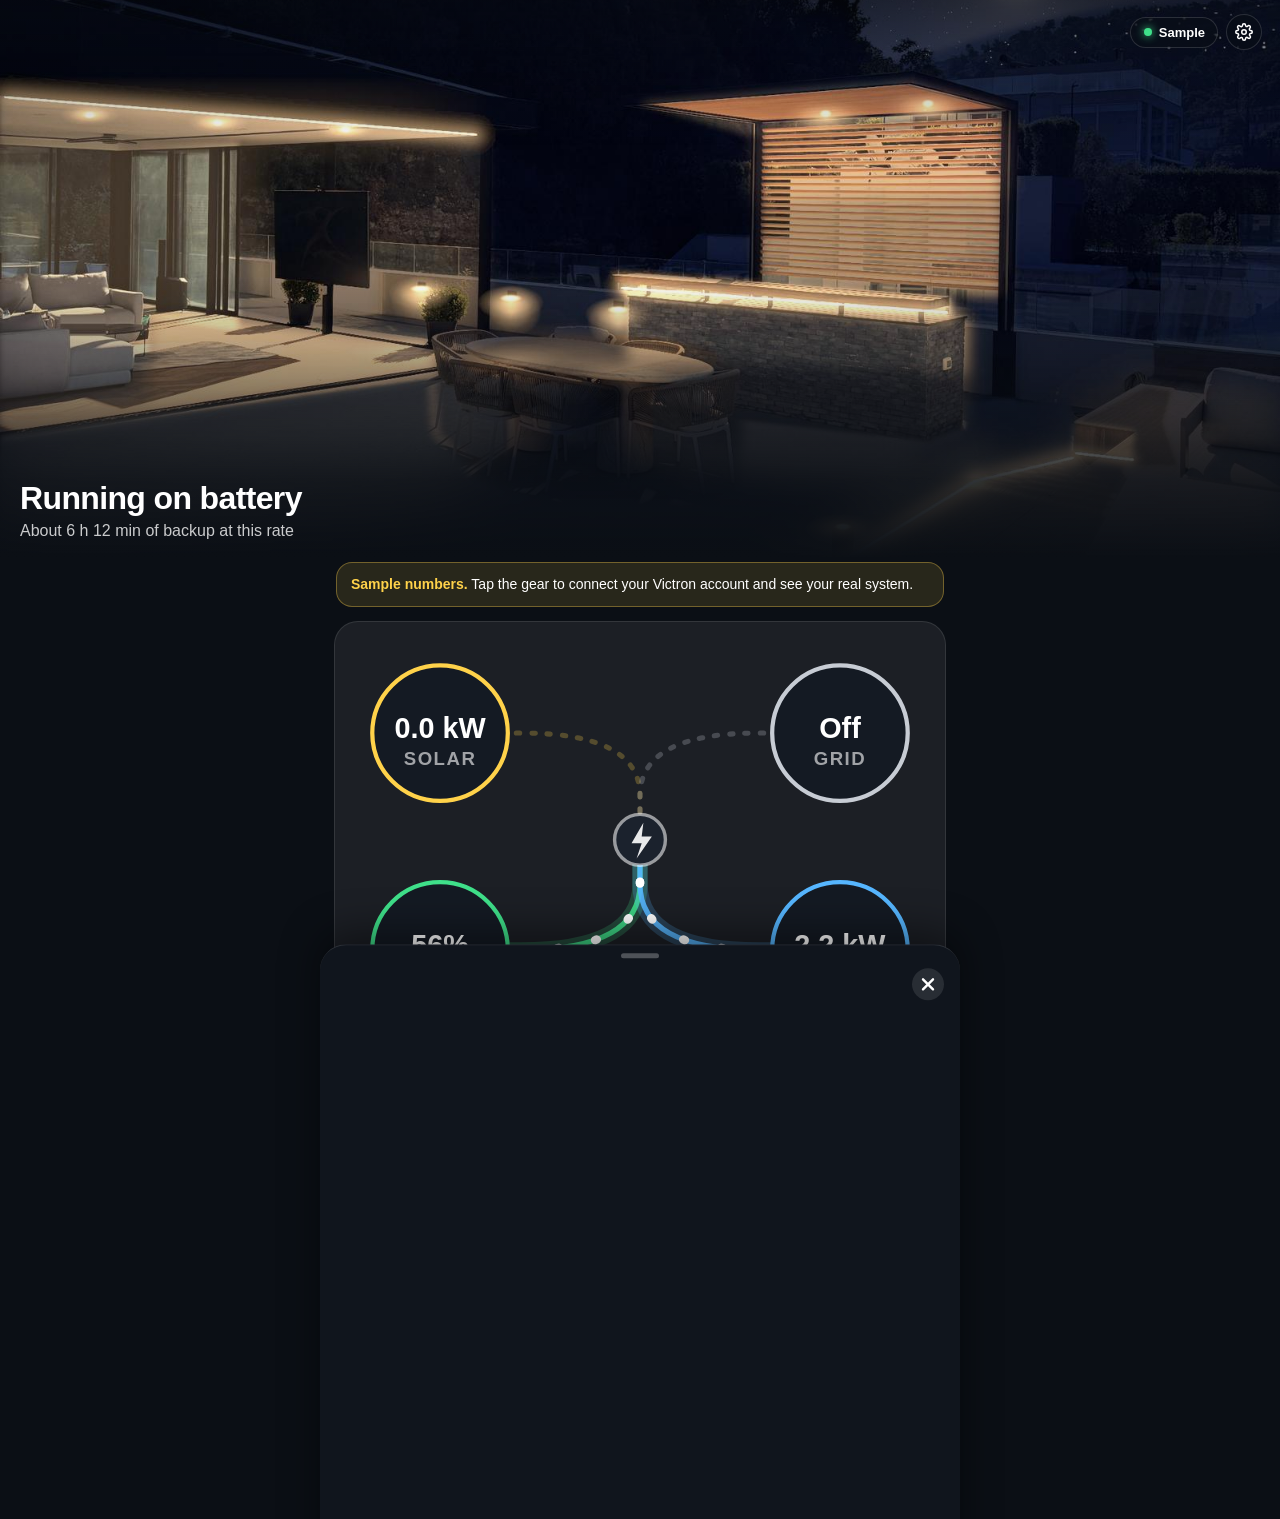
==== commit c39d6f04: "Solar: Live only while power readings arrive; ask the system for fewer readings - The Live label and" ====
--- a/solar/index.html
+++ b/solar/index.html
@@ -11,7 +11,7 @@
 <meta name="robots" content="noindex,nofollow">
 <link rel="apple-touch-icon" href="img/icon-180.png">
 <link rel="manifest" href="manifest.json">
-<link rel="stylesheet" href="more.css?v=1">
+<link rel="stylesheet" href="more.css?v=2">
 <title>Solar Home</title>
 <style>
 :root{--ink:#fff;--ink-2:rgba(255,255,255,.78);--ink-3:rgba(255,255,255,.5);
@@ -113,7 +113,8 @@
     <div class="tile" id="t-home" data-open="home" role="button" tabindex="0"><div class="lab"><i></i>HOME</div><div class="val" id="v-home">–</div><div class="sub" id="s-home">&nbsp;</div></div>
   </div>
   <div id="hcard"></div>
-  <div class="foot" id="foot">&nbsp;</div>
+  <div class="foot" id="foot" role="button" tabindex="0">&nbsp;</div>
+  <div class="foot" id="diag" style="display:none;margin-top:6px;line-height:1.6"></div>
 </main>
 <div class="sheet" id="sheet"><div class="panel">
   <h2>Connect your Victron</h2>
@@ -267,12 +268,18 @@
   now:now,sunPos:sunPos,crossing:crossing,WX:WX,LAT:LAT,LON:LON,openSettings:function(){openSheet()}};
 var ST={cls:'',txt:''};
 function status(cls,t){ST={cls:cls,txt:t};$('dot').className=cls;txt('stt',t)}
+function diag(){var d=$('diag');if(d.style.display==='none')return;var n=Date.now(),c=0;for(var i=NMSG.length-1;i>=0&&n-NMSG[i]<60000;i--)c++;
+  var ago=function(t){if(!t)return 'not yet';var s=Math.round((n-t)/1000);return s<60?s+' s ago':Math.round(s/60)+' min ago'};
+  d.innerHTML='Last readings — '+['Solar','Battery','Home','Grid'].map(function(k){return k+': '+ago(AT[k])}).join(' · ')+'<br>'+c+' updates from your system in the last minute'}
+$('foot').onclick=function(){var d=$('diag');d.style.display=d.style.display==='none'?'block':'none';diag()};
+setInterval(diag,1000);
 setInterval(function(){if(!S.seen)return;var s=Math.round((Date.now()-S.seen)/1000);txt('foot',DEMO?'Sample numbers':'Updated '+(s<3?'just now':s<90?s+' s ago':Math.round(s/60)+' min ago'))},1000);
 
 /* ================= live data via Victron VRM (MQTT over secure websocket) ================= */
 var client=null,kaTimer=0,stTimer=0,DEMO=false,demoT=0,retry=0;
 function val(s){try{var v=JSON.parse(s).value;return v===undefined?null:v}catch(e){return null}}
-function ingest(t,s){var p=t.split('/').slice(2).join('/'),v=val(s),m;T[p]=v;if(typeof v!=='number')v=null;
+var AT={},NMSG=[];
+function ingest(t,s){var p=t.split('/').slice(2).join('/'),v=val(s),m,key=1,now_=Date.now();T[p]=v;if(typeof v!=='number')v=null;NMSG.push(now_);if(NMSG.length>4000)NMSG.splice(0,2000);
   if(p==='system/0/Dc/Pv/Power')S.pvDc=v;
   else if(/^system\/0\/Ac\/PvOn(?:Output|Grid|Genset)\/L\d\/Power$/.test(p)){S.pvAcP=S.pvAcP||{};S.pvAcP[p]=v;S.pvAc=sum(S.pvAcP)||0}
   else if(p==='system/0/Dc/Battery/Soc')S.soc=v;
@@ -283,7 +290,9 @@
   else if((m=p.match(/^system\/0\/Ac\/Genset\/(L\d)\/Power$/)))S.gen[m[1]]=v;
   else if(p==='system/0/Ac/ActiveIn/Source')S.src=v;
   else if((m=p.match(/^solarcharger\/(\d+)\/History\/Daily\/0\/Yield$/)))S.yield[m[1]]=v;
-  S.seen=Date.now();if(!rq)rq=setTimeout(function(){rq=0;render()},700)}
+  else key=0;
+  if(key){S.seen=now_;var g=/Pv|PvOn|Yield/.test(p)?'Solar':/Battery/.test(p)?'Battery':/Consumption/.test(p)?'Home':'Grid';AT[g]=now_}
+  if(!rq)rq=setTimeout(function(){rq=0;render()},700)}
 var rq=0;
 function broker(pid){var s=0;for(var i=0;i<pid.length;i++)s+=pid.charCodeAt(i);return 'webmqtt'+(s%128)+'.victronenergy.com'}
 function stopDemo(){DEMO=false;clearInterval(demoT);$('banner').classList.remove('on')}
@@ -298,14 +307,15 @@
     clientId:'iphone_'+Math.random().toString(16).slice(2,10),keepalive:30,reconnectPeriod:0,connectTimeout:10000,protocolVersion:4});
   client=c;
   c.on('connect',function(){retry=0;status('','Waiting for data…');
-    ['system/0/#','solarcharger/+/Yield/#','solarcharger/+/Pv/#','solarcharger/+/State','solarcharger/+/CustomName','solarcharger/+/ProductName',
-     'solarcharger/+/History/Daily/+/Yield','solarcharger/+/History/Daily/+/MaxPower','solarcharger/+/Dc/0/#',
+    ['system/0/Dc/#','system/0/Ac/#',
+     'solarcharger/+/History/Daily/+/Yield','solarcharger/+/History/Daily/+/MaxPower','solarcharger/+/Yield/Power','solarcharger/+/Yield/User',
+     'solarcharger/+/Pv/V','solarcharger/+/State','solarcharger/+/CustomName','solarcharger/+/ProductName',
      'pvinverter/+/Ac/Power','pvinverter/+/Ac/Energy/Forward','pvinverter/+/CustomName','pvinverter/+/ProductName',
-     'vebus/+/Ac/ActiveIn/#','vebus/+/Ac/Out/#','vebus/+/State','vebus/+/Mode','vebus/+/ProductName','vebus/+/CustomName',
-     'grid/+/Ac/#','grid/+/ProductName','grid/+/CustomName',
-     'battery/+/Soh','battery/+/Capacity','battery/+/InstalledCapacity','battery/+/ConsumedAmphours','battery/+/System/#','battery/+/History/#',
-     'battery/+/ProductName','battery/+/CustomName','battery/+/Dc/0/#','battery/+/Info/#',
-     'settings/0/Settings/CGwacs/#'].forEach(function(t){c.subscribe('N/'+pid+'/'+t)});
+     'vebus/+/Ac/ActiveIn/L1/V','vebus/+/Ac/ActiveIn/L1/F','vebus/+/Ac/ActiveIn/CurrentLimit','vebus/+/Ac/Out/L1/V','vebus/+/State','vebus/+/ProductName',
+     'grid/+/Ac/L1/Voltage','grid/+/Ac/Frequency','grid/+/Ac/Energy/Forward','grid/+/Ac/Energy/Reverse',
+     'battery/+/Soh','battery/+/InstalledCapacity','battery/+/History/ChargeCycles','battery/+/System/MinCellVoltage','battery/+/System/MaxCellVoltage',
+     'battery/+/Dc/0/Temperature','battery/+/ProductName','battery/+/CustomName',
+     'settings/0/Settings/CGwacs/BatteryLife/MinimumSocLimit'].forEach(function(t){c.subscribe('N/'+pid+'/'+t)});
     var n=0;function k(){if(client===c)c.publish('R/'+pid+'/keepalive',(n++%10===0)?'':'{"keepalive-options":["suppress-republish"]}')}
     k();kaTimer=setInterval(k,30000);
     stTimer=setInterval(function(){var age=(Date.now()-S.seen)/1000;if(client!==c)return;
@@ -366,6 +376,6 @@
 startScene();render();connect();
 })();
 </script>
-<script src="more.js?v=1"></script>
+<script src="more.js?v=2"></script>
 </body>
 </html>
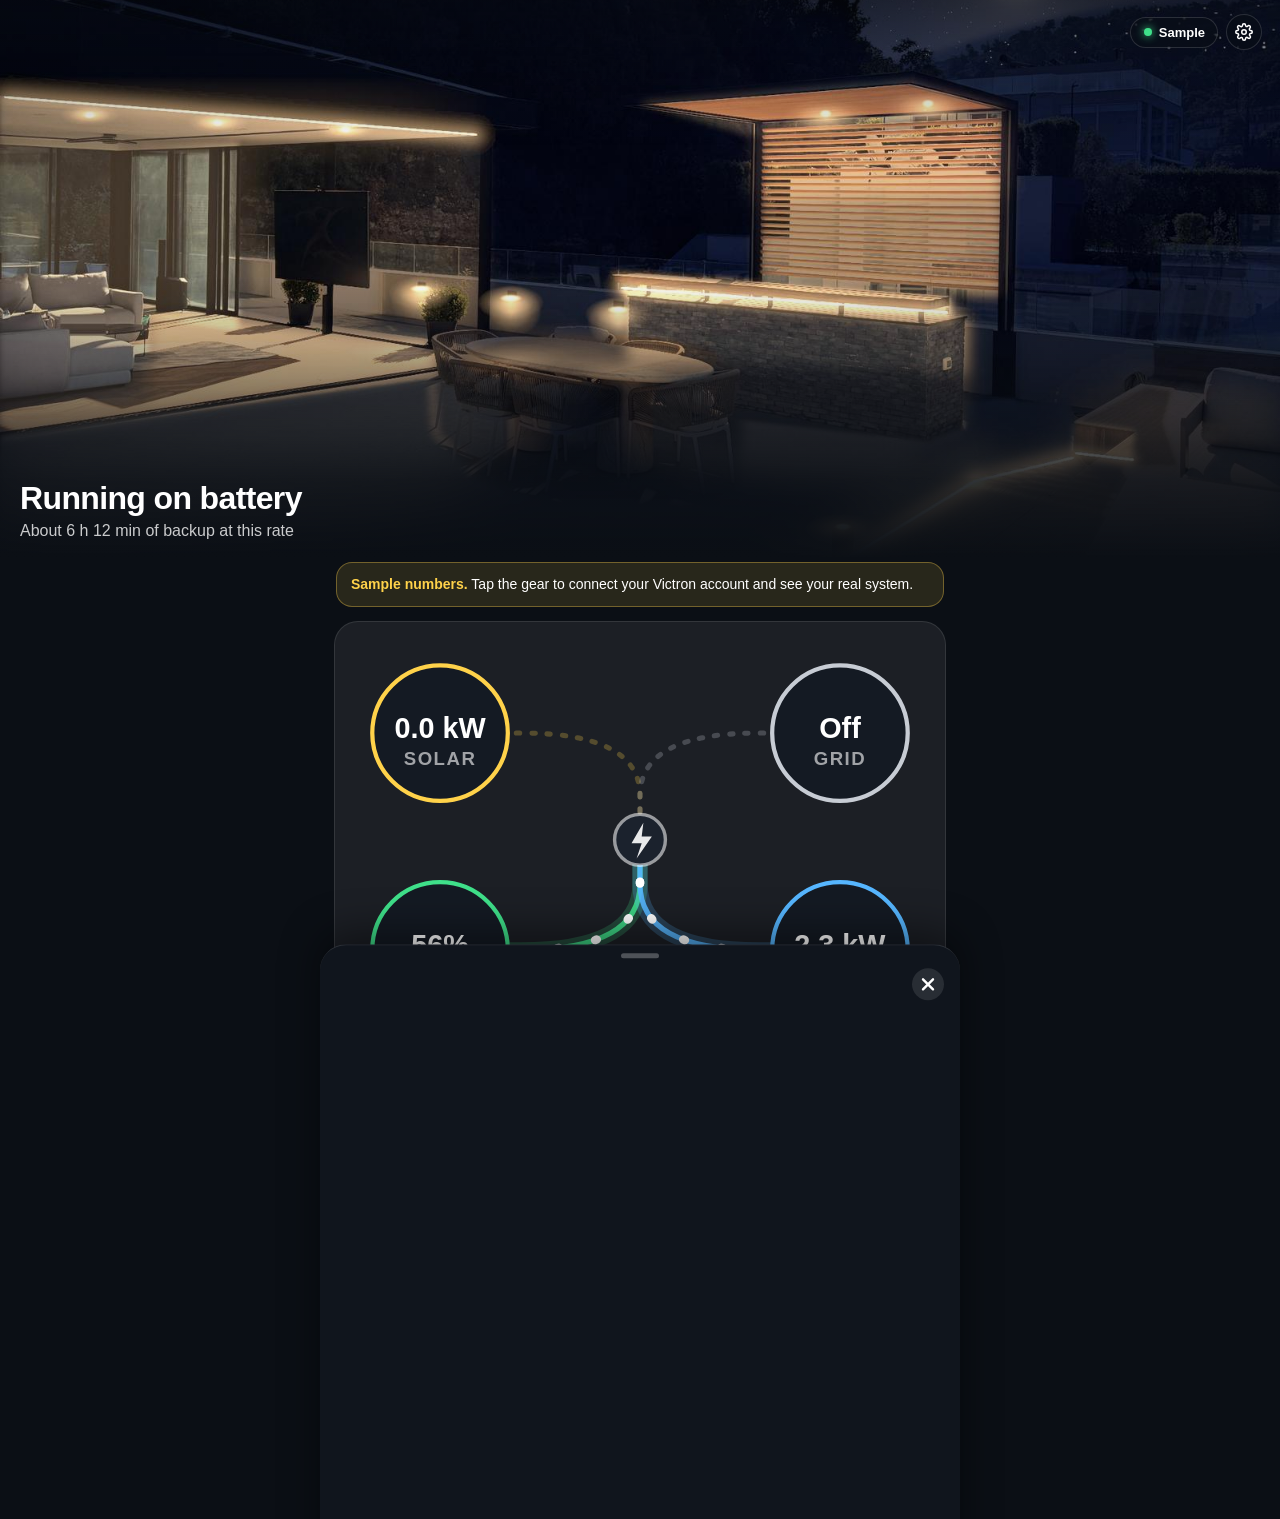
==== commit 574bf44a: "Solar history: always fetch the newest history status Co-Authored-By: Claude Opus 5.5 <noreply@anthr" ====
--- a/solar/index.html
+++ b/solar/index.html
@@ -376,6 +376,6 @@
 startScene();render();connect();
 })();
 </script>
-<script src="more.js?v=2"></script>
+<script src="more.js?v=3"></script>
 </body>
 </html>
